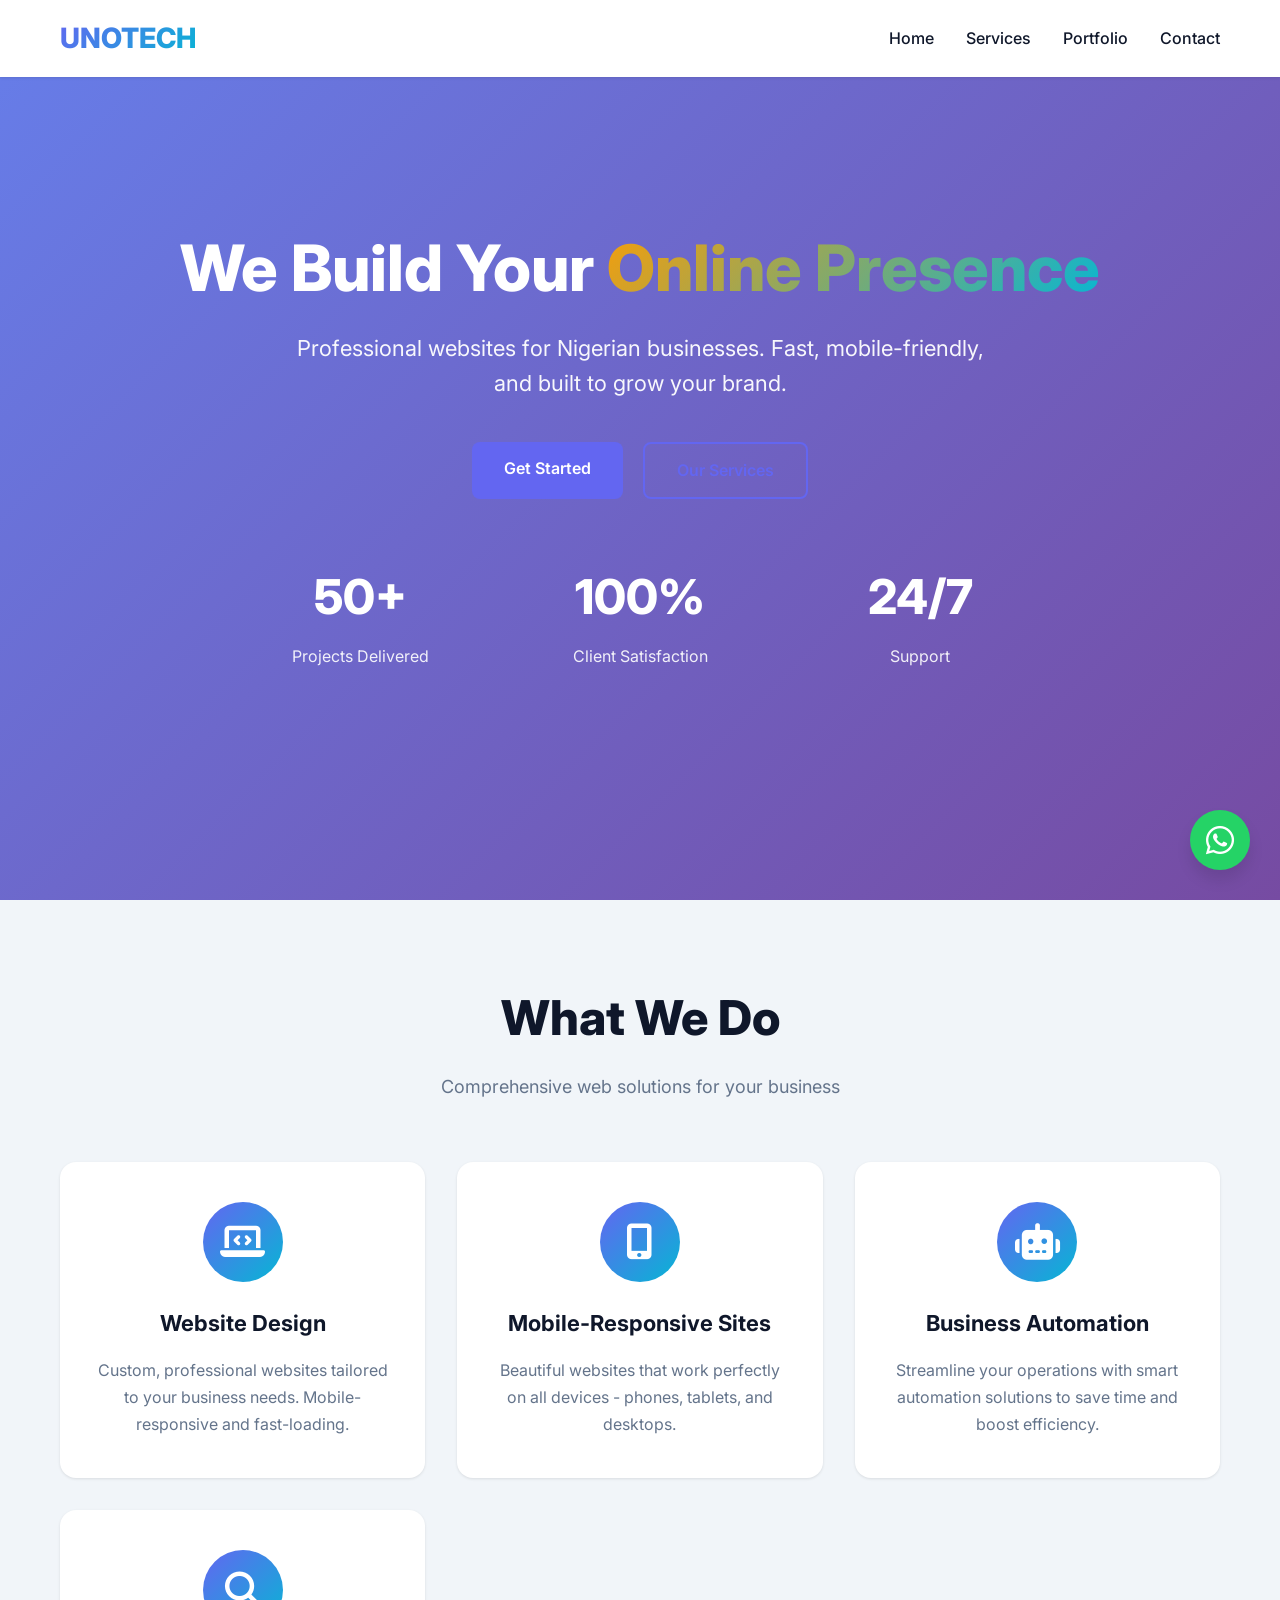
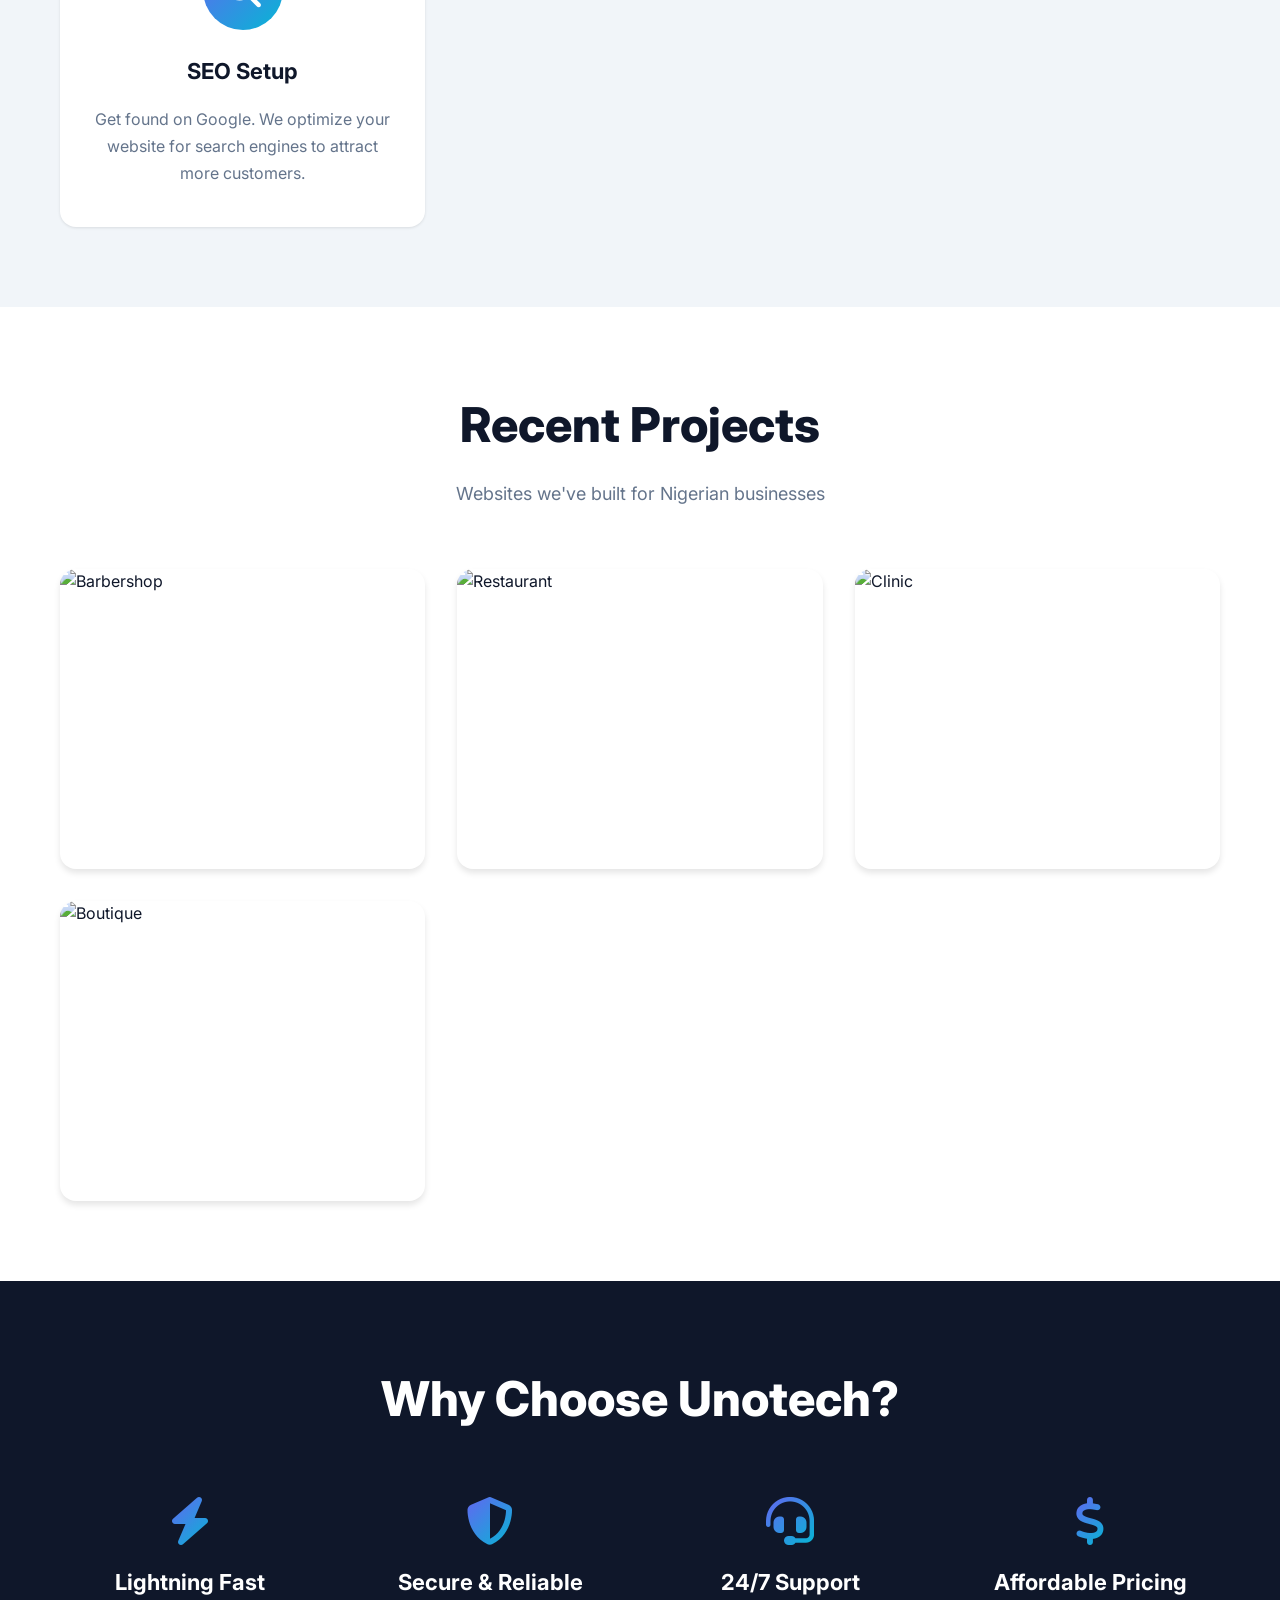
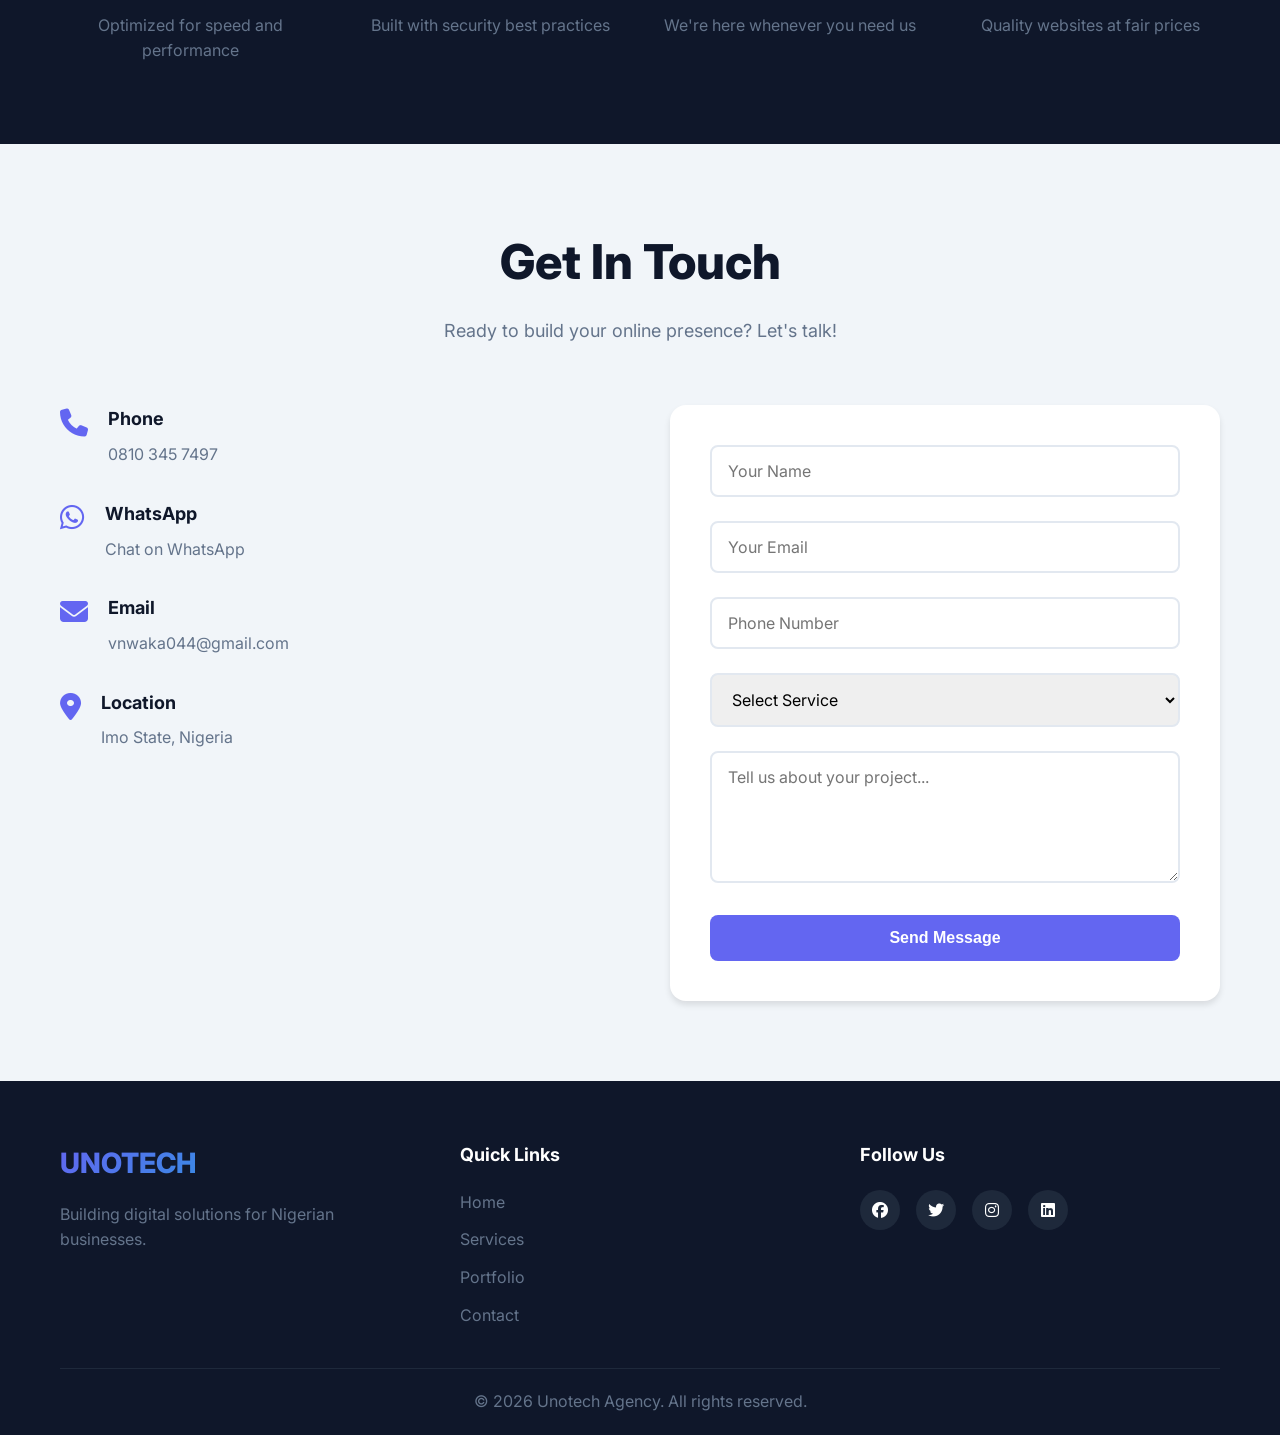
==== index.html @ 89c995ba "Unotech website complete" ====
<!DOCTYPE html>
<html lang="en">
<head>
    <meta charset="UTF-8">
    <meta name="viewport" content="width=device-width, initial-scale=1.0">
    <meta name="description" content="Unotech Agency - Professional websites for Nigerian businesses.">
    <title>Unotech Agency | Professional Websites</title>
    <link href="https://fonts.googleapis.com/css2?family=Inter:wght@400;500;600;700;800&display=swap" rel="stylesheet">
    <link rel="stylesheet" href="https://cdnjs.cloudflare.com/ajax/libs/font-awesome/6.5.1/css/all.min.css">
    <link rel="stylesheet" href="css/style.css">
</head>
<body>
    <nav class="navbar" id="navbar">
        <div class="container nav-container">
            <div class="logo"><h2>UNOTECH</h2></div>
            <ul class="nav-menu" id="navMenu">
                <li><a href="#home" class="nav-link">Home</a></li>
                <li><a href="#services" class="nav-link">Services</a></li>
                <li><a href="#portfolio" class="nav-link">Portfolio</a></li>
                <li><a href="#contact" class="nav-link">Contact</a></li>
            </ul>
            <div class="hamburger" id="hamburger">
                <span></span><span></span><span></span>
            </div>
        </div>
    </nav>
    <section class="hero" id="home">
        <div class="container hero-container">
            <div class="hero-content">
                <h1 class="hero-title">We Build Your <span class="highlight">Online Presence</span></h1>
                <p class="hero-subtitle">Professional websites for Nigerian businesses. Fast, mobile-friendly, and built to grow your brand.</p>
                <div class="hero-buttons">
                    <a href="#contact" class="btn btn-primary">Get Started</a>
                    <a href="#services" class="btn btn-secondary">Our Services</a>
                </div>
            </div>
            <div class="hero-stats">
                <div class="stat-item"><h3>50+</h3><p>Projects Delivered</p></div>
                <div class="stat-item"><h3>100%</h3><p>Client Satisfaction</p></div>
                <div class="stat-item"><h3>24/7</h3><p>Support</p></div>
            </div>
        </div>
    </section>
    <section class="services" id="services">
        <div class="container">
            <div class="section-header">
                <h2 class="section-title">What We Do</h2>
                <p class="section-subtitle">Comprehensive web solutions for your business</p>
            </div>
            <div class="services-grid">
                <div class="service-card">
                    <div class="service-icon"><i class="fas fa-laptop-code"></i></div>
                    <h3>Website Design</h3>
                    <p>Custom, professional websites tailored to your business needs. Mobile-responsive and fast-loading.</p>
                </div>
                <div class="service-card">
                    <div class="service-icon"><i class="fas fa-mobile-alt"></i></div>
                    <h3>Mobile-Responsive Sites</h3>
                    <p>Beautiful websites that work perfectly on all devices - phones, tablets, and desktops.</p>
                </div>
                <div class="service-card">
                    <div class="service-icon"><i class="fas fa-robot"></i></div>
                    <h3>Business Automation</h3>
                    <p>Streamline your operations with smart automation solutions to save time and boost efficiency.</p>
                </div>
                <div class="service-card">
                    <div class="service-icon"><i class="fas fa-search"></i></div>
                    <h3>SEO Setup</h3>
                    <p>Get found on Google. We optimize your website for search engines to attract more customers.</p>
                </div>
            </div>
        </div>
    </section>
    <section class="portfolio" id="portfolio">
        <div class="container">
            <div class="section-header">
                <h2 class="section-title">Recent Projects</h2>
                <p class="section-subtitle">Websites we've built for Nigerian businesses</p>
            </div>
            <div class="portfolio-grid">
                <div class="portfolio-card">
                    <div class="portfolio-image">
                        <img src="https://images.unsplash.com/photo-1585747860715-2ba37e788b70?w=600&h=400&fit=crop" alt="Barbershop">
                        <div class="portfolio-overlay">
                            <h4>Classic Cuts Barbershop</h4>
                            <p>Modern barbershop website with booking system</p>
                        </div>
                    </div>
                </div>
                <div class="portfolio-card">
                    <div class="portfolio-image">
                        <img src="https://images.unsplash.com/photo-1517248135467-4c7edcad34c4?w=600&h=400&fit=crop" alt="Restaurant">
                        <div class="portfolio-overlay">
                            <h4>Mama's Kitchen Restaurant</h4>
                            <p>Elegant restaurant site with online menu</p>
                        </div>
                    </div>
                </div>
                <div class="portfolio-card">
                    <div class="portfolio-image">
                        <img src="https://images.unsplash.com/photo-1576091160399-112ba8d25d1d?w=600&h=400&fit=crop" alt="Clinic">
                        <div class="portfolio-overlay">
                            <h4>HealthCare Plus Clinic</h4>
                            <p>Professional medical center website</p>
                        </div>
                    </div>
                </div>
                <div class="portfolio-card">
                    <div class="portfolio-image">
                        <img src="https://images.unsplash.com/photo-1503676260728-1c00da094a0b?w=600&h=400&fit=crop" alt="Boutique">
                        <div class="portfolio-overlay">
                            <h4>Glamour Fashion Boutique</h4>
                            <p>Stylish e-commerce boutique website</p>
                        </div>
                    </div>
                </div>
            </div>
        </div>
    </section>
    <section class="why-us">
        <div class="container">
            <div class="section-header">
                <h2 class="section-title">Why Choose Unotech?</h2>
            </div>
            <div class="why-grid">
                <div class="why-card">
                    <i class="fas fa-bolt"></i>
                    <h4>Lightning Fast</h4>
                    <p>Optimized for speed and performance</p>
                </div>
                <div class="why-card">
                    <i class="fas fa-shield-alt"></i>
                    <h4>Secure & Reliable</h4>
                    <p>Built with security best practices</p>
                </div>
                <div class="why-card">
                    <i class="fas fa-headset"></i>
                    <h4>24/7 Support</h4>
                    <p>We're here whenever you need us</p>
                </div>
                <div class="why-card">
                    <i class="fas fa-dollar-sign"></i>
                    <h4>Affordable Pricing</h4>
                    <p>Quality websites at fair prices</p>
                </div>
            </div>
        </div>
    </section>
    <section class="contact" id="contact">
        <div class="container">
            <div class="section-header">
                <h2 class="section-title">Get In Touch</h2>
                <p class="section-subtitle">Ready to build your online presence? Let's talk!</p>
            </div>
            <div class="contact-container">
                <div class="contact-info">
                    <div class="contact-item">
                        <i class="fas fa-phone"></i>
                        <div><h4>Phone</h4><a href="tel:+2348103457497">0810 345 7497</a></div>
                    </div>
                    <div class="contact-item">
                        <i class="fab fa-whatsapp"></i>
                        <div><h4>WhatsApp</h4><a href="https://wa.me/2348103457497?text=Hi%20Unotech" target="_blank">Chat on WhatsApp</a></div>
                    </div>
                    <div class="contact-item">
                        <i class="fas fa-envelope"></i>
                        <div><h4>Email</h4><a href="mailto:vnwaka044@gmail.com">vnwaka044@gmail.com</a></div>
                    </div>
                    <div class="contact-item">
                        <i class="fas fa-map-marker-alt"></i>
                        <div><h4>Location</h4><p>Imo State, Nigeria</p></div>
                    </div>
                </div>
                <form class="contact-form" name="contact" method="POST" data-netlify="true">
                    <input type="hidden" name="form-name" value="contact">
                    <div class="form-group"><input type="text" name="name" placeholder="Your Name" required></div>
                    <div class="form-group"><input type="email" name="email" placeholder="Your Email" required></div>
                    <div class="form-group"><input type="tel" name="phone" placeholder="Phone Number"></div>
                    <div class="form-group">
                        <select name="service" required>
                            <option value="">Select Service</option>
                            <option value="website-design">Website Design</option>
                            <option value="mobile-responsive">Mobile-Responsive Site</option>
                            <option value="automation">Business Automation</option>
                            <option value="seo">SEO Setup</option>
                            <option value="other">Other</option>
                        </select>
                    </div>
                    <div class="form-group"><textarea name="message" rows="5" placeholder="Tell us about your project..." required></textarea></div>
                    <button type="submit" class="btn btn-primary btn-block">Send Message</button>
                </form>
            </div>
        </div>
    </section>
    <footer class="footer">
        <div class="container">
            <div class="footer-content">
                <div class="footer-brand">
                    <h3>UNOTECH</h3>
                    <p>Building digital solutions for Nigerian businesses.</p>
                </div>
                <div class="footer-links">
                    <h4>Quick Links</h4>
                    <ul>
                        <li><a href="#home">Home</a></li>
                        <li><a href="#services">Services</a></li>
                        <li><a href="#portfolio">Portfolio</a></li>
                        <li><a href="#contact">Contact</a></li>
                    </ul>
                </div>
                <div class="footer-social">
                    <h4>Follow Us</h4>
                    <div class="social-icons">
                        <a href="#"><i class="fab fa-facebook"></i></a>
                        <a href="#"><i class="fab fa-twitter"></i></a>
                        <a href="#"><i class="fab fa-instagram"></i></a>
                        <a href="#"><i class="fab fa-linkedin"></i></a>
                    </div>
                </div>
            </div>
            <div class="footer-bottom">
                <p>&copy; 2026 Unotech Agency. All rights reserved.</p>
            </div>
        </div>
    </footer>
    <a href="https://wa.me/2348103457497?text=Hi%20Unotech" class="whatsapp-float" target="_blank">
        <i class="fab fa-whatsapp"></i>
    </a>
    <script src="js/script.js"></script>
</body>
</html>
---- css/style.css ----
*{margin:0;padding:0;box-sizing:border-box}:root{--primary:#6366f1;--primary-dark:#4f46e5;--secondary:#06b6d4;--dark:#0f172a;--dark-light:#1e293b;--gray:#64748b;--gray-light:#f1f5f9;--white:#fff;--accent:#f59e0b;--font-primary:'Inter',-apple-system,BlinkMacSystemFont,'Segoe UI',sans-serif}html{scroll-behavior:smooth;font-size:16px}body{font-family:var(--font-primary);line-height:1.6;color:var(--dark);background:var(--white);overflow-x:hidden}.container{max-width:1200px;margin:0 auto;padding:0 20px}img{max-width:100%;height:auto;display:block}a{text-decoration:none;color:inherit;transition:all .3s ease}ul{list-style:none}section{padding:80px 20px}.btn{display:inline-block;padding:14px 32px;border-radius:8px;font-weight:600;font-size:16px;cursor:pointer;transition:all .3s ease;border:none;text-align:center}.btn-primary{background:var(--primary);color:var(--white)}.btn-primary:hover{background:var(--primary-dark);transform:translateY(-2px);box-shadow:0 10px 15px rgba(0,0,0,.1)}.btn-secondary{background:0 0;color:var(--primary);border:2px solid var(--primary)}.btn-secondary:hover{background:var(--primary);color:var(--white)}.btn-block{width:100%}.navbar{position:fixed;top:0;left:0;width:100%;background:var(--white);box-shadow:0 1px 3px rgba(0,0,0,.1);z-index:1000;transition:all .3s ease}.navbar.scrolled{box-shadow:0 4px 6px rgba(0,0,0,.1)}.nav-container{display:flex;justify-content:space-between;align-items:center;padding:16px 20px}.logo h2{font-size:28px;font-weight:800;background:linear-gradient(135deg,var(--primary),var(--secondary));-webkit-background-clip:text;-webkit-text-fill-color:transparent;background-clip:text}.nav-menu{display:flex;gap:32px;align-items:center}.nav-link{font-weight:500;color:var(--dark);position:relative}.nav-link::after{content:'';position:absolute;bottom:-4px;left:0;width:0;height:2px;background:var(--primary);transition:all .3s ease}.nav-link:hover::after{width:100%}.hamburger{display:none;flex-direction:column;gap:6px;cursor:pointer}.hamburger span{width:28px;height:3px;background:var(--dark);border-radius:3px;transition:all .3s ease}.hamburger.active span:nth-child(1){transform:rotate(45deg) translate(8px,8px)}.hamburger.active span:nth-child(2){opacity:0}.hamburger.active span:nth-child(3){transform:rotate(-45deg) translate(8px,-8px)}.hero{min-height:100vh;display:flex;align-items:center;background:linear-gradient(135deg,#667eea 0%,#764ba2 100%);color:var(--white);padding-top:80px}.hero-container{text-align:center}.hero-title{font-size:clamp(36px,6vw,64px);font-weight:800;line-height:1.2;margin-bottom:24px}.highlight{background:linear-gradient(135deg,var(--accent),var(--secondary));-webkit-background-clip:text;-webkit-text-fill-color:transparent;background-clip:text}.hero-subtitle{font-size:clamp(18px,3vw,22px);margin-bottom:40px;opacity:.95;max-width:700px;margin-left:auto;margin-right:auto}.hero-buttons{display:flex;gap:20px;justify-content:center;flex-wrap:wrap;margin-bottom:60px}.hero-stats{display:grid;grid-template-columns:repeat(auto-fit,minmax(150px,1fr));gap:40px;max-width:800px;margin:0 auto}.stat-item h3{font-size:48px;font-weight:800;margin-bottom:8px}.stat-item p{font-size:16px;opacity:.9}.section-header{text-align:center;margin-bottom:60px}.section-title{font-size:clamp(32px,5vw,48px);font-weight:800;margin-bottom:16px;color:var(--dark)}.section-subtitle{font-size:18px;color:var(--gray);max-width:600px;margin:0 auto}.services{background:var(--gray-light)}.services-grid{display:grid;grid-template-columns:repeat(auto-fit,minmax(280px,1fr));gap:32px}.service-card{background:var(--white);padding:40px 32px;border-radius:16px;box-shadow:0 1px 3px rgba(0,0,0,.1);transition:all .3s ease;text-align:center}.service-card:hover{transform:translateY(-8px);box-shadow:0 10px 15px rgba(0,0,0,.1)}.service-icon{width:80px;height:80px;background:linear-gradient(135deg,var(--primary),var(--secondary));border-radius:50%;display:flex;align-items:center;justify-content:center;margin:0 auto 24px}.service-icon i{font-size:36px;color:var(--white)}.service-card h3{font-size:22px;font-weight:700;margin-bottom:16px;color:var(--dark)}.service-card p{color:var(--gray);line-height:1.7}.portfolio-grid{display:grid;grid-template-columns:repeat(auto-fit,minmax(300px,1fr));gap:32px}.portfolio-card{border-radius:16px;overflow:hidden;box-shadow:0 4px 6px rgba(0,0,0,.1);transition:all .3s ease}.portfolio-card:hover{transform:translateY(-8px);box-shadow:0 10px 15px rgba(0,0,0,.1)}.portfolio-image{position:relative;overflow:hidden;height:300px}.portfolio-image img{width:100%;height:100%;object-fit:cover;transition:all .3s ease}.portfolio-card:hover .portfolio-image img{transform:scale(1.1)}.portfolio-overlay{position:absolute;bottom:0;left:0;right:0;background:linear-gradient(to top,rgba(0,0,0,.9),transparent);padding:24px;color:var(--white);transform:translateY(100%);transition:all .3s ease}.portfolio-card:hover .portfolio-overlay{transform:translateY(0)}.portfolio-overlay h4{font-size:20px;margin-bottom:8px}.portfolio-overlay p{font-size:14px;opacity:.9}.why-us{background:var(--dark);color:var(--white)}.why-us .section-title{color:var(--white)}.why-grid{display:grid;grid-template-columns:repeat(auto-fit,minmax(250px,1fr));gap:40px}.why-card{text-align:center}.why-card i{font-size:48px;background:linear-gradient(135deg,var(--primary),var(--secondary));-webkit-background-clip:text;-webkit-text-fill-color:transparent;background-clip:text;margin-bottom:20px}.why-card h4{font-size:22px;margin-bottom:12px}.why-card p{color:var(--gray)}.contact{background:var(--gray-light)}.contact-container{display:grid;grid-template-columns:repeat(auto-fit,minmax(300px,1fr));gap:60px}.contact-info{display:flex;flex-direction:column;gap:32px}.contact-item{display:flex;gap:20px;align-items:flex-start}.contact-item i{font-size:28px;color:var(--primary);margin-top:4px}.contact-item h4{font-size:18px;margin-bottom:8px;color:var(--dark)}.contact-item a{color:var(--gray)}.contact-item a:hover{color:var(--primary)}.contact-item p{color:var(--gray)}.contact-form{background:var(--white);padding:40px;border-radius:16px;box-shadow:0 4px 6px rgba(0,0,0,.1)}.form-group{margin-bottom:24px}.form-group input,.form-group select,.form-group textarea{width:100%;padding:14px 16px;border:2px solid #e2e8f0;border-radius:8px;font-family:var(--font-primary);font-size:16px;transition:all .3s ease}.form-group input:focus,.form-group select:focus,.form-group textarea:focus{outline:0;border-color:var(--primary)}.form-group textarea{resize:vertical;min-height:120px}.footer{background:var(--dark);color:var(--white);padding:60px 20px 20px}.footer-content{display:grid;grid-template-columns:repeat(auto-fit,minmax(250px,1fr));gap:40px;margin-bottom:40px}.footer-brand h3{font-size:28px;font-weight:800;margin-bottom:16px;background:linear-gradient(135deg,var(--primary),var(--secondary));-webkit-background-clip:text;-webkit-text-fill-color:transparent;background-clip:text}.footer-brand p{color:var(--gray)}.footer-links h4,.footer-social h4{margin-bottom:20px;font-size:18px}.footer-links ul{display:flex;flex-direction:column;gap:12px}.footer-links a{color:var(--gray)}.footer-links a:hover{color:var(--primary)}.social-icons{display:flex;gap:16px}.social-icons a{width:40px;height:40px;background:var(--dark-light);border-radius:50%;display:flex;align-items:center;justify-content:center;color:var(--white);transition:all .3s ease}.social-icons a:hover{background:var(--primary);transform:translateY(-4px)}.footer-bottom{text-align:center;padding-top:20px;border-top:1px solid var(--dark-light);color:var(--gray)}.whatsapp-float{position:fixed;bottom:30px;right:30px;width:60px;height:60px;background:#25d366;color:var(--white);border-radius:50%;display:flex;align-items:center;justify-content:center;font-size:32px;box-shadow:0 10px 15px rgba(0,0,0,.1);z-index:999;transition:all .3s ease;animation:pulse 2s infinite}.whatsapp-float:hover{transform:scale(1.1);box-shadow:0 8px 20px rgba(37,211,102,.4)}@keyframes pulse{0%,100%{box-shadow:0 0 0 0 rgba(37,211,102,.7)}50%{box-shadow:0 0 0 20px rgba(37,211,102,0)}}@media (max-width:768px){.hamburger{display:flex}.nav-menu{position:fixed;top:70px;right:-100%;width:100%;max-width:300px;height:calc(100vh - 70px);background:var(--white);flex-direction:column;padding:40px 20px;box-shadow:0 10px 15px rgba(0,0,0,.1);transition:all .3s ease;align-items:flex-start}.nav-menu.active{right:0}.hero-buttons{flex-direction:column;align-items:stretch}.contact-container{grid-template-columns:1fr}.contact-form{padding:24px}.whatsapp-float{width:50px;height:50px;font-size:26px;bottom:20px;right:20px}}@media (max-width:480px){section{padding:60px 20px}.hero-stats{grid-template-columns:1fr;gap:24px}.portfolio-grid,.services-grid{grid-template-columns:1fr}}
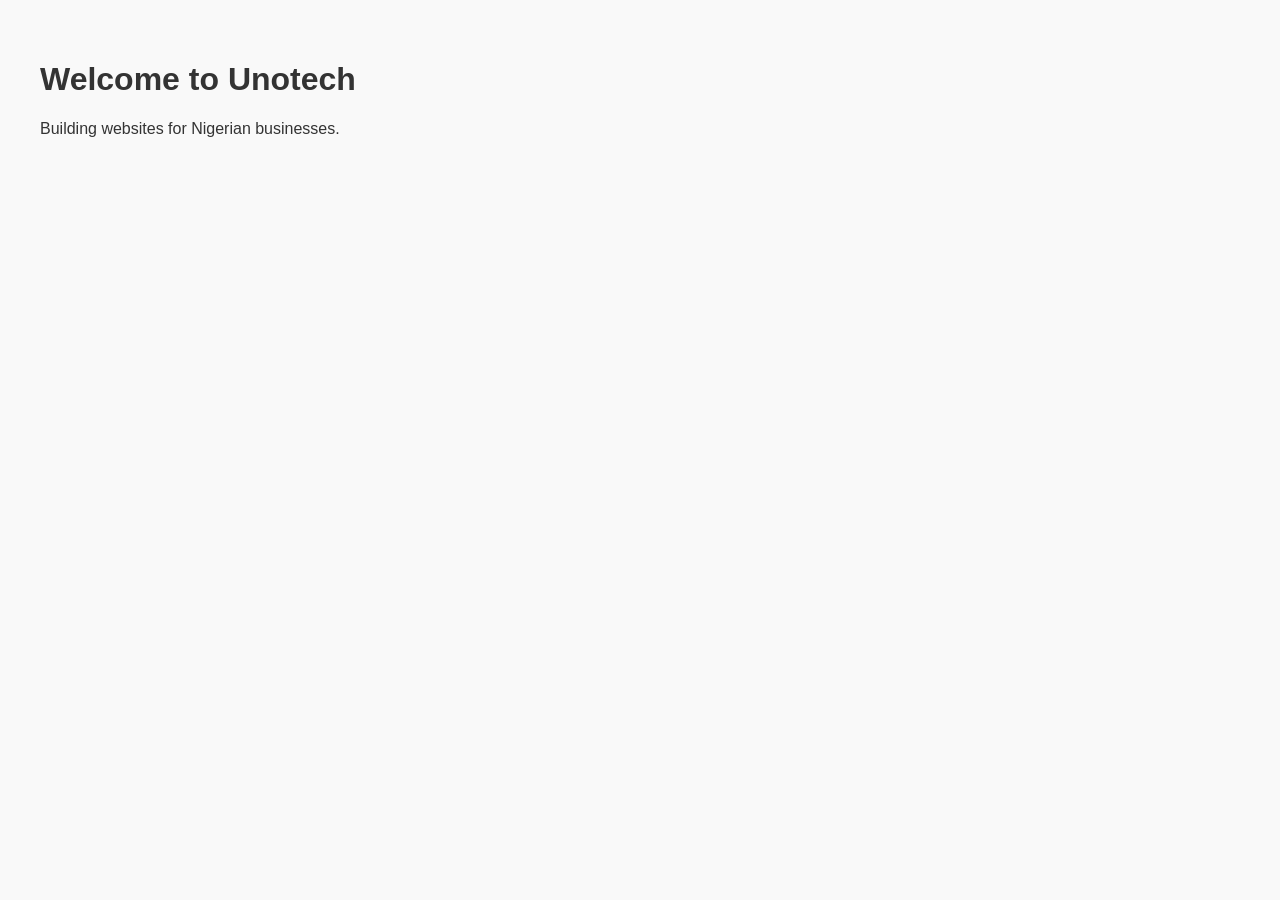
==== commit 8722e0e1: "feat: add real index.html, css, and js" ====
--- a/index.html
+++ b/index.html
@@ -1,231 +1,14 @@
 <!DOCTYPE html>
 <html lang="en">
 <head>
-    <meta charset="UTF-8">
-    <meta name="viewport" content="width=device-width, initial-scale=1.0">
-    <meta name="description" content="Unotech Agency - Professional websites for Nigerian businesses.">
-    <title>Unotech Agency | Professional Websites</title>
-    <link href="https://fonts.googleapis.com/css2?family=Inter:wght@400;500;600;700;800&display=swap" rel="stylesheet">
-    <link rel="stylesheet" href="https://cdnjs.cloudflare.com/ajax/libs/font-awesome/6.5.1/css/all.min.css">
-    <link rel="stylesheet" href="css/style.css">
+  <meta charset="UTF-8" />
+  <meta name="viewport" content="width=device-width, initial-scale=1.0"/>
+  <title>Unotech Nigeria</title>
+  <link rel="stylesheet" href="css/style.css" />
 </head>
 <body>
-    <nav class="navbar" id="navbar">
-        <div class="container nav-container">
-            <div class="logo"><h2>UNOTECH</h2></div>
-            <ul class="nav-menu" id="navMenu">
-                <li><a href="#home" class="nav-link">Home</a></li>
-                <li><a href="#services" class="nav-link">Services</a></li>
-                <li><a href="#portfolio" class="nav-link">Portfolio</a></li>
-                <li><a href="#contact" class="nav-link">Contact</a></li>
-            </ul>
-            <div class="hamburger" id="hamburger">
-                <span></span><span></span><span></span>
-            </div>
-        </div>
-    </nav>
-    <section class="hero" id="home">
-        <div class="container hero-container">
-            <div class="hero-content">
-                <h1 class="hero-title">We Build Your <span class="highlight">Online Presence</span></h1>
-                <p class="hero-subtitle">Professional websites for Nigerian businesses. Fast, mobile-friendly, and built to grow your brand.</p>
-                <div class="hero-buttons">
-                    <a href="#contact" class="btn btn-primary">Get Started</a>
-                    <a href="#services" class="btn btn-secondary">Our Services</a>
-                </div>
-            </div>
-            <div class="hero-stats">
-                <div class="stat-item"><h3>50+</h3><p>Projects Delivered</p></div>
-                <div class="stat-item"><h3>100%</h3><p>Client Satisfaction</p></div>
-                <div class="stat-item"><h3>24/7</h3><p>Support</p></div>
-            </div>
-        </div>
-    </section>
-    <section class="services" id="services">
-        <div class="container">
-            <div class="section-header">
-                <h2 class="section-title">What We Do</h2>
-                <p class="section-subtitle">Comprehensive web solutions for your business</p>
-            </div>
-            <div class="services-grid">
-                <div class="service-card">
-                    <div class="service-icon"><i class="fas fa-laptop-code"></i></div>
-                    <h3>Website Design</h3>
-                    <p>Custom, professional websites tailored to your business needs. Mobile-responsive and fast-loading.</p>
-                </div>
-                <div class="service-card">
-                    <div class="service-icon"><i class="fas fa-mobile-alt"></i></div>
-                    <h3>Mobile-Responsive Sites</h3>
-                    <p>Beautiful websites that work perfectly on all devices - phones, tablets, and desktops.</p>
-                </div>
-                <div class="service-card">
-                    <div class="service-icon"><i class="fas fa-robot"></i></div>
-                    <h3>Business Automation</h3>
-                    <p>Streamline your operations with smart automation solutions to save time and boost efficiency.</p>
-                </div>
-                <div class="service-card">
-                    <div class="service-icon"><i class="fas fa-search"></i></div>
-                    <h3>SEO Setup</h3>
-                    <p>Get found on Google. We optimize your website for search engines to attract more customers.</p>
-                </div>
-            </div>
-        </div>
-    </section>
-    <section class="portfolio" id="portfolio">
-        <div class="container">
-            <div class="section-header">
-                <h2 class="section-title">Recent Projects</h2>
-                <p class="section-subtitle">Websites we've built for Nigerian businesses</p>
-            </div>
-            <div class="portfolio-grid">
-                <div class="portfolio-card">
-                    <div class="portfolio-image">
-                        <img src="https://images.unsplash.com/photo-1585747860715-2ba37e788b70?w=600&h=400&fit=crop" alt="Barbershop">
-                        <div class="portfolio-overlay">
-                            <h4>Classic Cuts Barbershop</h4>
-                            <p>Modern barbershop website with booking system</p>
-                        </div>
-                    </div>
-                </div>
-                <div class="portfolio-card">
-                    <div class="portfolio-image">
-                        <img src="https://images.unsplash.com/photo-1517248135467-4c7edcad34c4?w=600&h=400&fit=crop" alt="Restaurant">
-                        <div class="portfolio-overlay">
-                            <h4>Mama's Kitchen Restaurant</h4>
-                            <p>Elegant restaurant site with online menu</p>
-                        </div>
-                    </div>
-                </div>
-                <div class="portfolio-card">
-                    <div class="portfolio-image">
-                        <img src="https://images.unsplash.com/photo-1576091160399-112ba8d25d1d?w=600&h=400&fit=crop" alt="Clinic">
-                        <div class="portfolio-overlay">
-                            <h4>HealthCare Plus Clinic</h4>
-                            <p>Professional medical center website</p>
-                        </div>
-                    </div>
-                </div>
-                <div class="portfolio-card">
-                    <div class="portfolio-image">
-                        <img src="https://images.unsplash.com/photo-1503676260728-1c00da094a0b?w=600&h=400&fit=crop" alt="Boutique">
-                        <div class="portfolio-overlay">
-                            <h4>Glamour Fashion Boutique</h4>
-                            <p>Stylish e-commerce boutique website</p>
-                        </div>
-                    </div>
-                </div>
-            </div>
-        </div>
-    </section>
-    <section class="why-us">
-        <div class="container">
-            <div class="section-header">
-                <h2 class="section-title">Why Choose Unotech?</h2>
-            </div>
-            <div class="why-grid">
-                <div class="why-card">
-                    <i class="fas fa-bolt"></i>
-                    <h4>Lightning Fast</h4>
-                    <p>Optimized for speed and performance</p>
-                </div>
-                <div class="why-card">
-                    <i class="fas fa-shield-alt"></i>
-                    <h4>Secure & Reliable</h4>
-                    <p>Built with security best practices</p>
-                </div>
-                <div class="why-card">
-                    <i class="fas fa-headset"></i>
-                    <h4>24/7 Support</h4>
-                    <p>We're here whenever you need us</p>
-                </div>
-                <div class="why-card">
-                    <i class="fas fa-dollar-sign"></i>
-                    <h4>Affordable Pricing</h4>
-                    <p>Quality websites at fair prices</p>
-                </div>
-            </div>
-        </div>
-    </section>
-    <section class="contact" id="contact">
-        <div class="container">
-            <div class="section-header">
-                <h2 class="section-title">Get In Touch</h2>
-                <p class="section-subtitle">Ready to build your online presence? Let's talk!</p>
-            </div>
-            <div class="contact-container">
-                <div class="contact-info">
-                    <div class="contact-item">
-                        <i class="fas fa-phone"></i>
-                        <div><h4>Phone</h4><a href="tel:+2348103457497">0810 345 7497</a></div>
-                    </div>
-                    <div class="contact-item">
-                        <i class="fab fa-whatsapp"></i>
-                        <div><h4>WhatsApp</h4><a href="https://wa.me/2348103457497?text=Hi%20Unotech" target="_blank">Chat on WhatsApp</a></div>
-                    </div>
-                    <div class="contact-item">
-                        <i class="fas fa-envelope"></i>
-                        <div><h4>Email</h4><a href="mailto:vnwaka044@gmail.com">vnwaka044@gmail.com</a></div>
-                    </div>
-                    <div class="contact-item">
-                        <i class="fas fa-map-marker-alt"></i>
-                        <div><h4>Location</h4><p>Imo State, Nigeria</p></div>
-                    </div>
-                </div>
-                <form class="contact-form" name="contact" method="POST" data-netlify="true">
-                    <input type="hidden" name="form-name" value="contact">
-                    <div class="form-group"><input type="text" name="name" placeholder="Your Name" required></div>
-                    <div class="form-group"><input type="email" name="email" placeholder="Your Email" required></div>
-                    <div class="form-group"><input type="tel" name="phone" placeholder="Phone Number"></div>
-                    <div class="form-group">
-                        <select name="service" required>
-                            <option value="">Select Service</option>
-                            <option value="website-design">Website Design</option>
-                            <option value="mobile-responsive">Mobile-Responsive Site</option>
-                            <option value="automation">Business Automation</option>
-                            <option value="seo">SEO Setup</option>
-                            <option value="other">Other</option>
-                        </select>
-                    </div>
-                    <div class="form-group"><textarea name="message" rows="5" placeholder="Tell us about your project..." required></textarea></div>
-                    <button type="submit" class="btn btn-primary btn-block">Send Message</button>
-                </form>
-            </div>
-        </div>
-    </section>
-    <footer class="footer">
-        <div class="container">
-            <div class="footer-content">
-                <div class="footer-brand">
-                    <h3>UNOTECH</h3>
-                    <p>Building digital solutions for Nigerian businesses.</p>
-                </div>
-                <div class="footer-links">
-                    <h4>Quick Links</h4>
-                    <ul>
-                        <li><a href="#home">Home</a></li>
-                        <li><a href="#services">Services</a></li>
-                        <li><a href="#portfolio">Portfolio</a></li>
-                        <li><a href="#contact">Contact</a></li>
-                    </ul>
-                </div>
-                <div class="footer-social">
-                    <h4>Follow Us</h4>
-                    <div class="social-icons">
-                        <a href="#"><i class="fab fa-facebook"></i></a>
-                        <a href="#"><i class="fab fa-twitter"></i></a>
-                        <a href="#"><i class="fab fa-instagram"></i></a>
-                        <a href="#"><i class="fab fa-linkedin"></i></a>
-                    </div>
-                </div>
-            </div>
-            <div class="footer-bottom">
-                <p>&copy; 2026 Unotech Agency. All rights reserved.</p>
-            </div>
-        </div>
-    </footer>
-    <a href="https://wa.me/2348103457497?text=Hi%20Unotech" class="whatsapp-float" target="_blank">
-        <i class="fab fa-whatsapp"></i>
-    </a>
-    <script src="js/script.js"></script>
+  <h1>Welcome to Unotech</h1>
+  <p>Building websites for Nigerian businesses.</p>
+  <script src="js/script.js"></script>
 </body>
 </html>
--- a/css/style.css
+++ b/css/style.css
@@ -1 +1 @@
-*{margin:0;padding:0;box-sizing:border-box}:root{--primary:#6366f1;--primary-dark:#4f46e5;--secondary:#06b6d4;--dark:#0f172a;--dark-light:#1e293b;--gray:#64748b;--gray-light:#f1f5f9;--white:#fff;--accent:#f59e0b;--font-primary:'Inter',-apple-system,BlinkMacSystemFont,'Segoe UI',sans-serif}html{scroll-behavior:smooth;font-size:16px}body{font-family:var(--font-primary);line-height:1.6;color:var(--dark);background:var(--white);overflow-x:hidden}.container{max-width:1200px;margin:0 auto;padding:0 20px}img{max-width:100%;height:auto;display:block}a{text-decoration:none;color:inherit;transition:all .3s ease}ul{list-style:none}section{padding:80px 20px}.btn{display:inline-block;padding:14px 32px;border-radius:8px;font-weight:600;font-size:16px;cursor:pointer;transition:all .3s ease;border:none;text-align:center}.btn-primary{background:var(--primary);color:var(--white)}.btn-primary:hover{background:var(--primary-dark);transform:translateY(-2px);box-shadow:0 10px 15px rgba(0,0,0,.1)}.btn-secondary{background:0 0;color:var(--primary);border:2px solid var(--primary)}.btn-secondary:hover{background:var(--primary);color:var(--white)}.btn-block{width:100%}.navbar{position:fixed;top:0;left:0;width:100%;background:var(--white);box-shadow:0 1px 3px rgba(0,0,0,.1);z-index:1000;transition:all .3s ease}.navbar.scrolled{box-shadow:0 4px 6px rgba(0,0,0,.1)}.nav-container{display:flex;justify-content:space-between;align-items:center;padding:16px 20px}.logo h2{font-size:28px;font-weight:800;background:linear-gradient(135deg,var(--primary),var(--secondary));-webkit-background-clip:text;-webkit-text-fill-color:transparent;background-clip:text}.nav-menu{display:flex;gap:32px;align-items:center}.nav-link{font-weight:500;color:var(--dark);position:relative}.nav-link::after{content:'';position:absolute;bottom:-4px;left:0;width:0;height:2px;background:var(--primary);transition:all .3s ease}.nav-link:hover::after{width:100%}.hamburger{display:none;flex-direction:column;gap:6px;cursor:pointer}.hamburger span{width:28px;height:3px;background:var(--dark);border-radius:3px;transition:all .3s ease}.hamburger.active span:nth-child(1){transform:rotate(45deg) translate(8px,8px)}.hamburger.active span:nth-child(2){opacity:0}.hamburger.active span:nth-child(3){transform:rotate(-45deg) translate(8px,-8px)}.hero{min-height:100vh;display:flex;align-items:center;background:linear-gradient(135deg,#667eea 0%,#764ba2 100%);color:var(--white);padding-top:80px}.hero-container{text-align:center}.hero-title{font-size:clamp(36px,6vw,64px);font-weight:800;line-height:1.2;margin-bottom:24px}.highlight{background:linear-gradient(135deg,var(--accent),var(--secondary));-webkit-background-clip:text;-webkit-text-fill-color:transparent;background-clip:text}.hero-subtitle{font-size:clamp(18px,3vw,22px);margin-bottom:40px;opacity:.95;max-width:700px;margin-left:auto;margin-right:auto}.hero-buttons{display:flex;gap:20px;justify-content:center;flex-wrap:wrap;margin-bottom:60px}.hero-stats{display:grid;grid-template-columns:repeat(auto-fit,minmax(150px,1fr));gap:40px;max-width:800px;margin:0 auto}.stat-item h3{font-size:48px;font-weight:800;margin-bottom:8px}.stat-item p{font-size:16px;opacity:.9}.section-header{text-align:center;margin-bottom:60px}.section-title{font-size:clamp(32px,5vw,48px);font-weight:800;margin-bottom:16px;color:var(--dark)}.section-subtitle{font-size:18px;color:var(--gray);max-width:600px;margin:0 auto}.services{background:var(--gray-light)}.services-grid{display:grid;grid-template-columns:repeat(auto-fit,minmax(280px,1fr));gap:32px}.service-card{background:var(--white);padding:40px 32px;border-radius:16px;box-shadow:0 1px 3px rgba(0,0,0,.1);transition:all .3s ease;text-align:center}.service-card:hover{transform:translateY(-8px);box-shadow:0 10px 15px rgba(0,0,0,.1)}.service-icon{width:80px;height:80px;background:linear-gradient(135deg,var(--primary),var(--secondary));border-radius:50%;display:flex;align-items:center;justify-content:center;margin:0 auto 24px}.service-icon i{font-size:36px;color:var(--white)}.service-card h3{font-size:22px;font-weight:700;margin-bottom:16px;color:var(--dark)}.service-card p{color:var(--gray);line-height:1.7}.portfolio-grid{display:grid;grid-template-columns:repeat(auto-fit,minmax(300px,1fr));gap:32px}.portfolio-card{border-radius:16px;overflow:hidden;box-shadow:0 4px 6px rgba(0,0,0,.1);transition:all .3s ease}.portfolio-card:hover{transform:translateY(-8px);box-shadow:0 10px 15px rgba(0,0,0,.1)}.portfolio-image{position:relative;overflow:hidden;height:300px}.portfolio-image img{width:100%;height:100%;object-fit:cover;transition:all .3s ease}.portfolio-card:hover .portfolio-image img{transform:scale(1.1)}.portfolio-overlay{position:absolute;bottom:0;left:0;right:0;background:linear-gradient(to top,rgba(0,0,0,.9),transparent);padding:24px;color:var(--white);transform:translateY(100%);transition:all .3s ease}.portfolio-card:hover .portfolio-overlay{transform:translateY(0)}.portfolio-overlay h4{font-size:20px;margin-bottom:8px}.portfolio-overlay p{font-size:14px;opacity:.9}.why-us{background:var(--dark);color:var(--white)}.why-us .section-title{color:var(--white)}.why-grid{display:grid;grid-template-columns:repeat(auto-fit,minmax(250px,1fr));gap:40px}.why-card{text-align:center}.why-card i{font-size:48px;background:linear-gradient(135deg,var(--primary),var(--secondary));-webkit-background-clip:text;-webkit-text-fill-color:transparent;background-clip:text;margin-bottom:20px}.why-card h4{font-size:22px;margin-bottom:12px}.why-card p{color:var(--gray)}.contact{background:var(--gray-light)}.contact-container{display:grid;grid-template-columns:repeat(auto-fit,minmax(300px,1fr));gap:60px}.contact-info{display:flex;flex-direction:column;gap:32px}.contact-item{display:flex;gap:20px;align-items:flex-start}.contact-item i{font-size:28px;color:var(--primary);margin-top:4px}.contact-item h4{font-size:18px;margin-bottom:8px;color:var(--dark)}.contact-item a{color:var(--gray)}.contact-item a:hover{color:var(--primary)}.contact-item p{color:var(--gray)}.contact-form{background:var(--white);padding:40px;border-radius:16px;box-shadow:0 4px 6px rgba(0,0,0,.1)}.form-group{margin-bottom:24px}.form-group input,.form-group select,.form-group textarea{width:100%;padding:14px 16px;border:2px solid #e2e8f0;border-radius:8px;font-family:var(--font-primary);font-size:16px;transition:all .3s ease}.form-group input:focus,.form-group select:focus,.form-group textarea:focus{outline:0;border-color:var(--primary)}.form-group textarea{resize:vertical;min-height:120px}.footer{background:var(--dark);color:var(--white);padding:60px 20px 20px}.footer-content{display:grid;grid-template-columns:repeat(auto-fit,minmax(250px,1fr));gap:40px;margin-bottom:40px}.footer-brand h3{font-size:28px;font-weight:800;margin-bottom:16px;background:linear-gradient(135deg,var(--primary),var(--secondary));-webkit-background-clip:text;-webkit-text-fill-color:transparent;background-clip:text}.footer-brand p{color:var(--gray)}.footer-links h4,.footer-social h4{margin-bottom:20px;font-size:18px}.footer-links ul{display:flex;flex-direction:column;gap:12px}.footer-links a{color:var(--gray)}.footer-links a:hover{color:var(--primary)}.social-icons{display:flex;gap:16px}.social-icons a{width:40px;height:40px;background:var(--dark-light);border-radius:50%;display:flex;align-items:center;justify-content:center;color:var(--white);transition:all .3s ease}.social-icons a:hover{background:var(--primary);transform:translateY(-4px)}.footer-bottom{text-align:center;padding-top:20px;border-top:1px solid var(--dark-light);color:var(--gray)}.whatsapp-float{position:fixed;bottom:30px;right:30px;width:60px;height:60px;background:#25d366;color:var(--white);border-radius:50%;display:flex;align-items:center;justify-content:center;font-size:32px;box-shadow:0 10px 15px rgba(0,0,0,.1);z-index:999;transition:all .3s ease;animation:pulse 2s infinite}.whatsapp-float:hover{transform:scale(1.1);box-shadow:0 8px 20px rgba(37,211,102,.4)}@keyframes pulse{0%,100%{box-shadow:0 0 0 0 rgba(37,211,102,.7)}50%{box-shadow:0 0 0 20px rgba(37,211,102,0)}}@media (max-width:768px){.hamburger{display:flex}.nav-menu{position:fixed;top:70px;right:-100%;width:100%;max-width:300px;height:calc(100vh - 70px);background:var(--white);flex-direction:column;padding:40px 20px;box-shadow:0 10px 15px rgba(0,0,0,.1);transition:all .3s ease;align-items:flex-start}.nav-menu.active{right:0}.hero-buttons{flex-direction:column;align-items:stretch}.contact-container{grid-template-columns:1fr}.contact-form{padding:24px}.whatsapp-float{width:50px;height:50px;font-size:26px;bottom:20px;right:20px}}@media (max-width:480px){section{padding:60px 20px}.hero-stats{grid-template-columns:1fr;gap:24px}.portfolio-grid,.services-grid{grid-template-columns:1fr}}
+body { font-family: Arial, sans-serif; background: #f9f9f9; color: #333; padding: 2rem; }
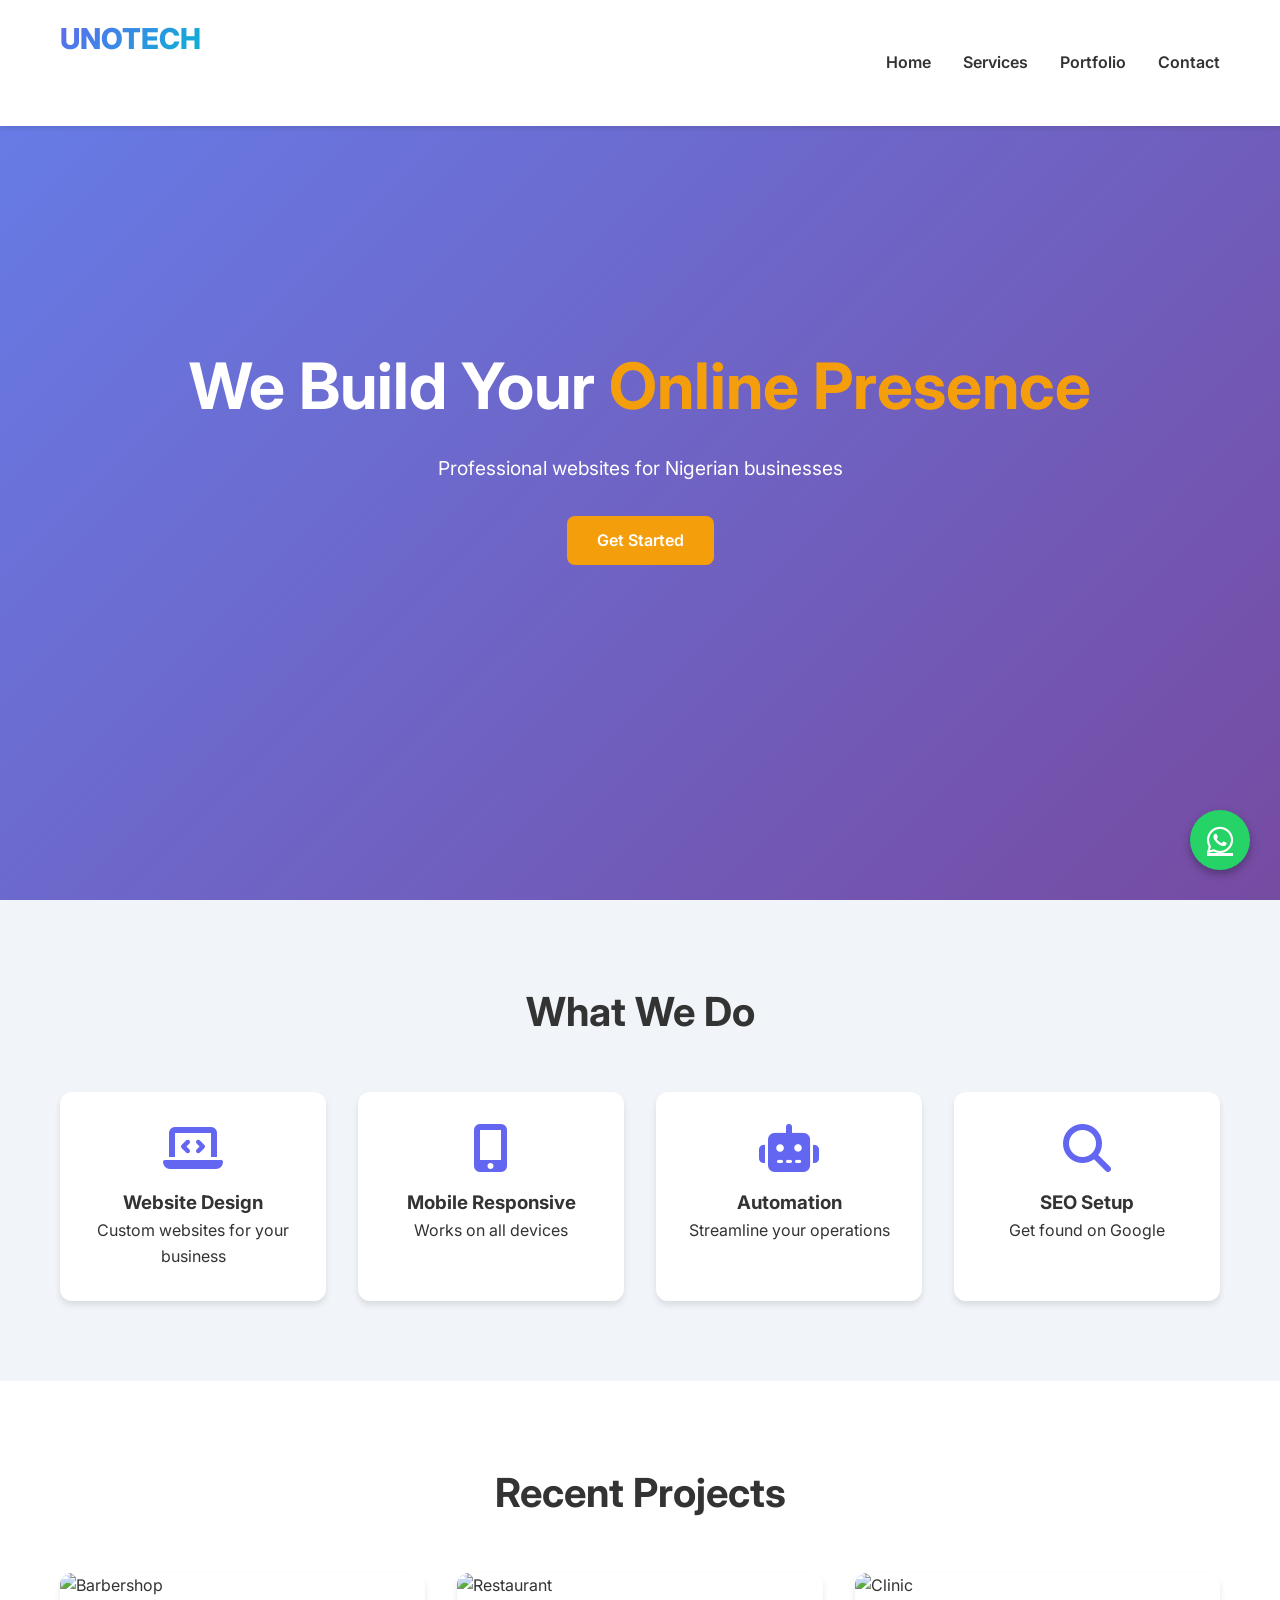
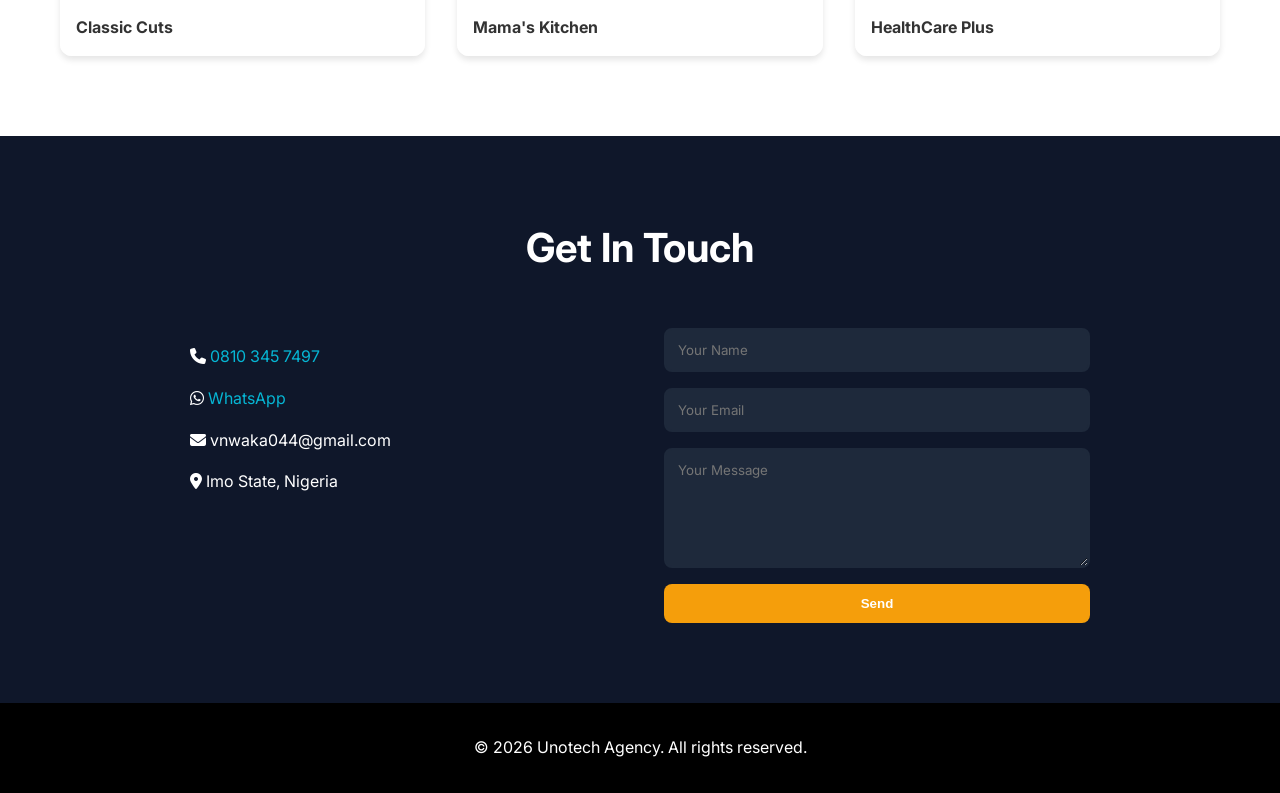
==== commit f67043c0: "Fix: Complete website files" ====
--- a/index.html
+++ b/index.html
@@ -1,14 +1,114 @@
 <!DOCTYPE html>
 <html lang="en">
 <head>
-  <meta charset="UTF-8" />
-  <meta name="viewport" content="width=device-width, initial-scale=1.0"/>
-  <title>Unotech Nigeria</title>
-  <link rel="stylesheet" href="css/style.css" />
+    <meta charset="UTF-8">
+    <meta name="viewport" content="width=device-width, initial-scale=1.0">
+    <title>Unotech Agency | Professional Websites</title>
+    <link href="https://fonts.googleapis.com/css2?family=Inter:wght@400;600;800&display=swap" rel="stylesheet">
+    <link rel="stylesheet" href="https://cdnjs.cloudflare.com/ajax/libs/font-awesome/6.5.1/css/all.min.css">
+    <link rel="stylesheet" href="css/style.css">
 </head>
 <body>
-  <h1>Welcome to Unotech</h1>
-  <p>Building websites for Nigerian businesses.</p>
-  <script src="js/script.js"></script>
+    <nav class="navbar" id="navbar">
+        <div class="container">
+            <h2 class="logo">UNOTECH</h2>
+            <button class="hamburger" id="hamburger">
+                <span></span><span></span><span></span>
+            </button>
+            <ul class="nav-menu" id="navMenu">
+                <li><a href="#home">Home</a></li>
+                <li><a href="#services">Services</a></li>
+                <li><a href="#portfolio">Portfolio</a></li>
+                <li><a href="#contact">Contact</a></li>
+            </ul>
+        </div>
+    </nav>
+
+    <section class="hero" id="home">
+        <div class="container">
+            <h1>We Build Your <span>Online Presence</span></h1>
+            <p>Professional websites for Nigerian businesses</p>
+            <a href="#contact" class="btn">Get Started</a>
+        </div>
+    </section>
+
+    <section class="services" id="services">
+        <div class="container">
+            <h2>What We Do</h2>
+            <div class="grid">
+                <div class="card">
+                    <i class="fas fa-laptop-code"></i>
+                    <h3>Website Design</h3>
+                    <p>Custom websites for your business</p>
+                </div>
+                <div class="card">
+                    <i class="fas fa-mobile-alt"></i>
+                    <h3>Mobile Responsive</h3>
+                    <p>Works on all devices</p>
+                </div>
+                <div class="card">
+                    <i class="fas fa-robot"></i>
+                    <h3>Automation</h3>
+                    <p>Streamline your operations</p>
+                </div>
+                <div class="card">
+                    <i class="fas fa-search"></i>
+                    <h3>SEO Setup</h3>
+                    <p>Get found on Google</p>
+                </div>
+            </div>
+        </div>
+    </section>
+
+    <section class="portfolio" id="portfolio">
+        <div class="container">
+            <h2>Recent Projects</h2>
+            <div class="grid">
+                <div class="project">
+                    <img src="https://images.unsplash.com/photo-1585747860715-2ba37e788b70?w=400" alt="Barbershop">
+                    <h4>Classic Cuts</h4>
+                </div>
+                <div class="project">
+                    <img src="https://images.unsplash.com/photo-1517248135467-4c7edcad34c4?w=400" alt="Restaurant">
+                    <h4>Mama's Kitchen</h4>
+                </div>
+                <div class="project">
+                    <img src="https://images.unsplash.com/photo-1576091160399-112ba8d25d1d?w=400" alt="Clinic">
+                    <h4>HealthCare Plus</h4>
+                </div>
+            </div>
+        </div>
+    </section>
+
+    <section class="contact" id="contact">
+        <div class="container">
+            <h2>Get In Touch</h2>
+            <div class="contact-grid">
+                <div>
+                    <p><i class="fas fa-phone"></i> <a href="tel:+2348103457497">0810 345 7497</a></p>
+                    <p><i class="fab fa-whatsapp"></i> <a href="https://wa.me/2348103457497">WhatsApp</a></p>
+                    <p><i class="fas fa-envelope"></i> vnwaka044@gmail.com</p>
+                    <p><i class="fas fa-map-marker-alt"></i> Imo State, Nigeria</p>
+                </div>
+                <form name="contact" method="POST" data-netlify="true">
+                    <input type="hidden" name="form-name" value="contact">
+                    <input type="text" name="name" placeholder="Your Name" required>
+                    <input type="email" name="email" placeholder="Your Email" required>
+                    <textarea name="message" placeholder="Your Message" required></textarea>
+                    <button type="submit" class="btn">Send</button>
+                </form>
+            </div>
+        </div>
+    </section>
+
+    <footer>
+        <p>&copy; 2026 Unotech Agency. All rights reserved.</p>
+    </footer>
+
+    <a href="https://wa.me/2348103457497" class="whatsapp-float">
+        <i class="fab fa-whatsapp"></i>
+    </a>
+
+    <script src="js/script.js"></script>
 </body>
 </html>
--- a/css/style.css
+++ b/css/style.css
@@ -1 +1 @@
-body { font-family: Arial, sans-serif; background: #f9f9f9; color: #333; padding: 2rem; }
+*{margin:0;padding:0;box-sizing:border-box}body{font-family:'Inter',sans-serif;line-height:1.6;color:#333}.container{max-width:1200px;margin:0 auto;padding:0 20px}.navbar{position:fixed;width:100%;top:0;background:#fff;box-shadow:0 2px 5px rgba(0,0,0,0.1);z-index:1000;padding:1rem 0}.navbar .container{display:flex;justify-content:space-between;align-items:center}.logo{font-size:1.8rem;font-weight:800;background:linear-gradient(135deg,#6366f1,#06b6d4);-webkit-background-clip:text;-webkit-text-fill-color:transparent}.nav-menu{display:flex;list-style:none;gap:2rem}.nav-menu a{text-decoration:none;color:#333;font-weight:600}.hamburger{display:none;flex-direction:column;gap:5px;background:none;border:none;cursor:pointer}.hamburger span{width:25px;height:3px;background:#333;border-radius:2px}.hero{min-height:100vh;display:flex;align-items:center;background:linear-gradient(135deg,#667eea,#764ba2);color:#fff;text-align:center;padding-top:80px}.hero h1{font-size:clamp(2rem,5vw,4rem);margin-bottom:1rem}.hero span{color:#f59e0b}.hero p{font-size:1.2rem;margin-bottom:2rem}.btn{display:inline-block;padding:12px 30px;background:#f59e0b;color:#fff;text-decoration:none;border-radius:8px;font-weight:600;border:none;cursor:pointer;transition:0.3s}.btn:hover{background:#d97706;transform:translateY(-2px)}section{padding:80px 20px}h2{font-size:2.5rem;text-align:center;margin-bottom:3rem}.grid{display:grid;grid-template-columns:repeat(auto-fit,minmax(250px,1fr));gap:2rem}.card{background:#fff;padding:2rem;border-radius:12px;box-shadow:0 4px 6px rgba(0,0,0,0.1);text-align:center;transition:0.3s}.card:hover{transform:translateY(-5px);box-shadow:0 8px 12px rgba(0,0,0,0.15)}.card i{font-size:3rem;color:#6366f1;margin-bottom:1rem}.services{background:#f1f5f9}.project{border-radius:12px;overflow:hidden;box-shadow:0 4px 6px rgba(0,0,0,0.1)}.project img{width:100%;height:250px;object-fit:cover}.project h4{padding:1rem;background:#fff}.contact{background:#0f172a;color:#fff}.contact-grid{display:grid;grid-template-columns:repeat(auto-fit,minmax(300px,1fr));gap:3rem;max-width:900px;margin:0 auto}.contact p{margin:1rem 0}.contact a{color:#06b6d4;text-decoration:none}.contact form{display:flex;flex-direction:column;gap:1rem}.contact input,.contact textarea{padding:12px;border:2px solid #1e293b;border-radius:8px;background:#1e293b;color:#fff;font-family:inherit}.contact textarea{min-height:120px;resize:vertical}footer{background:#000;color:#fff;text-align:center;padding:2rem}.whatsapp-float{position:fixed;bottom:30px;right:30px;width:60px;height:60px;background:#25d366;color:#fff;border-radius:50%;display:flex;align-items:center;justify-content:center;font-size:30px;box-shadow:0 4px 8px rgba(0,0,0,0.3);z-index:999;animation:pulse 2s infinite}@keyframes pulse{0%,100%{box-shadow:0 0 0 0 rgba(37,211,102,0.7)}50%{box-shadow:0 0 0 15px rgba(37,211,102,0)}}@media(max-width:768px){.hamburger{display:flex}.nav-menu{position:fixed;top:70px;right:-100%;flex-direction:column;background:#fff;width:250px;height:calc(100vh - 70px);padding:2rem;box-shadow:-2px 0 5px rgba(0,0,0,0.1);transition:0.3s}.nav-menu.active{right:0}.grid{grid-template-columns:1fr}}
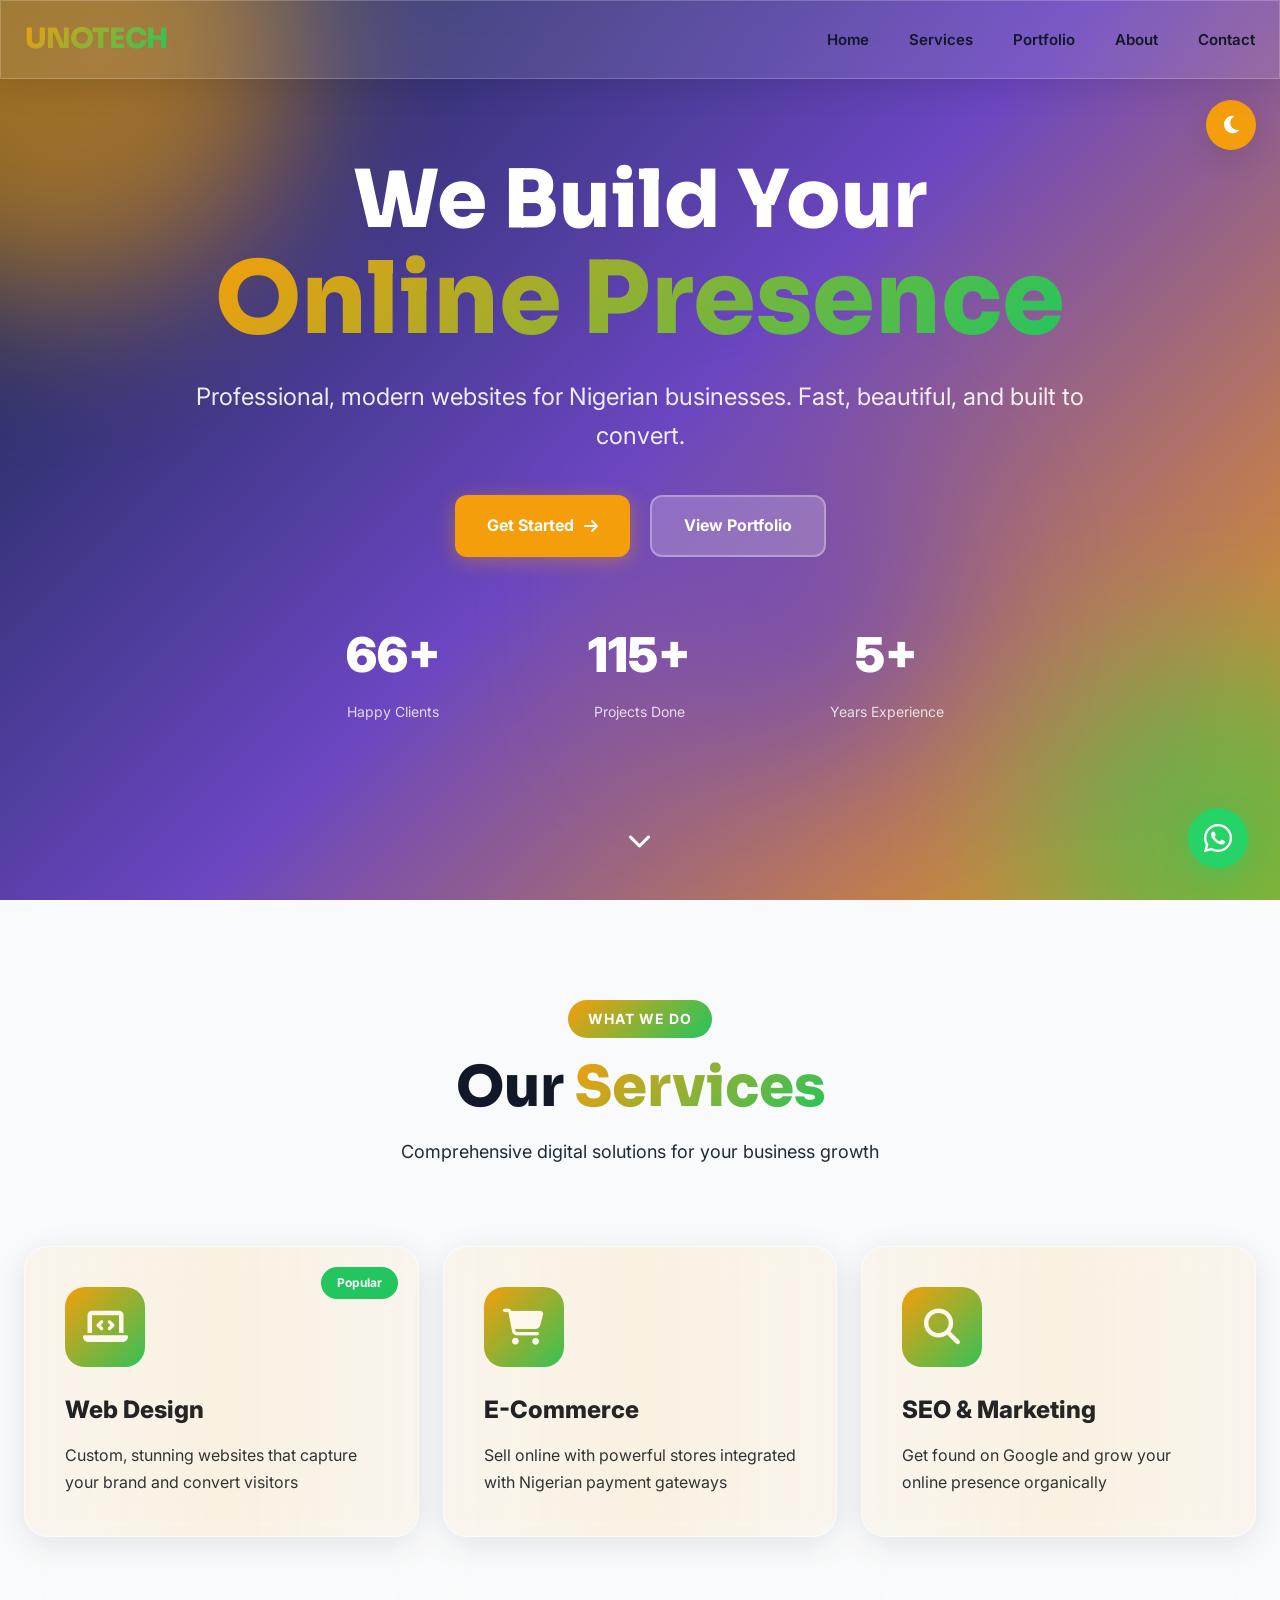
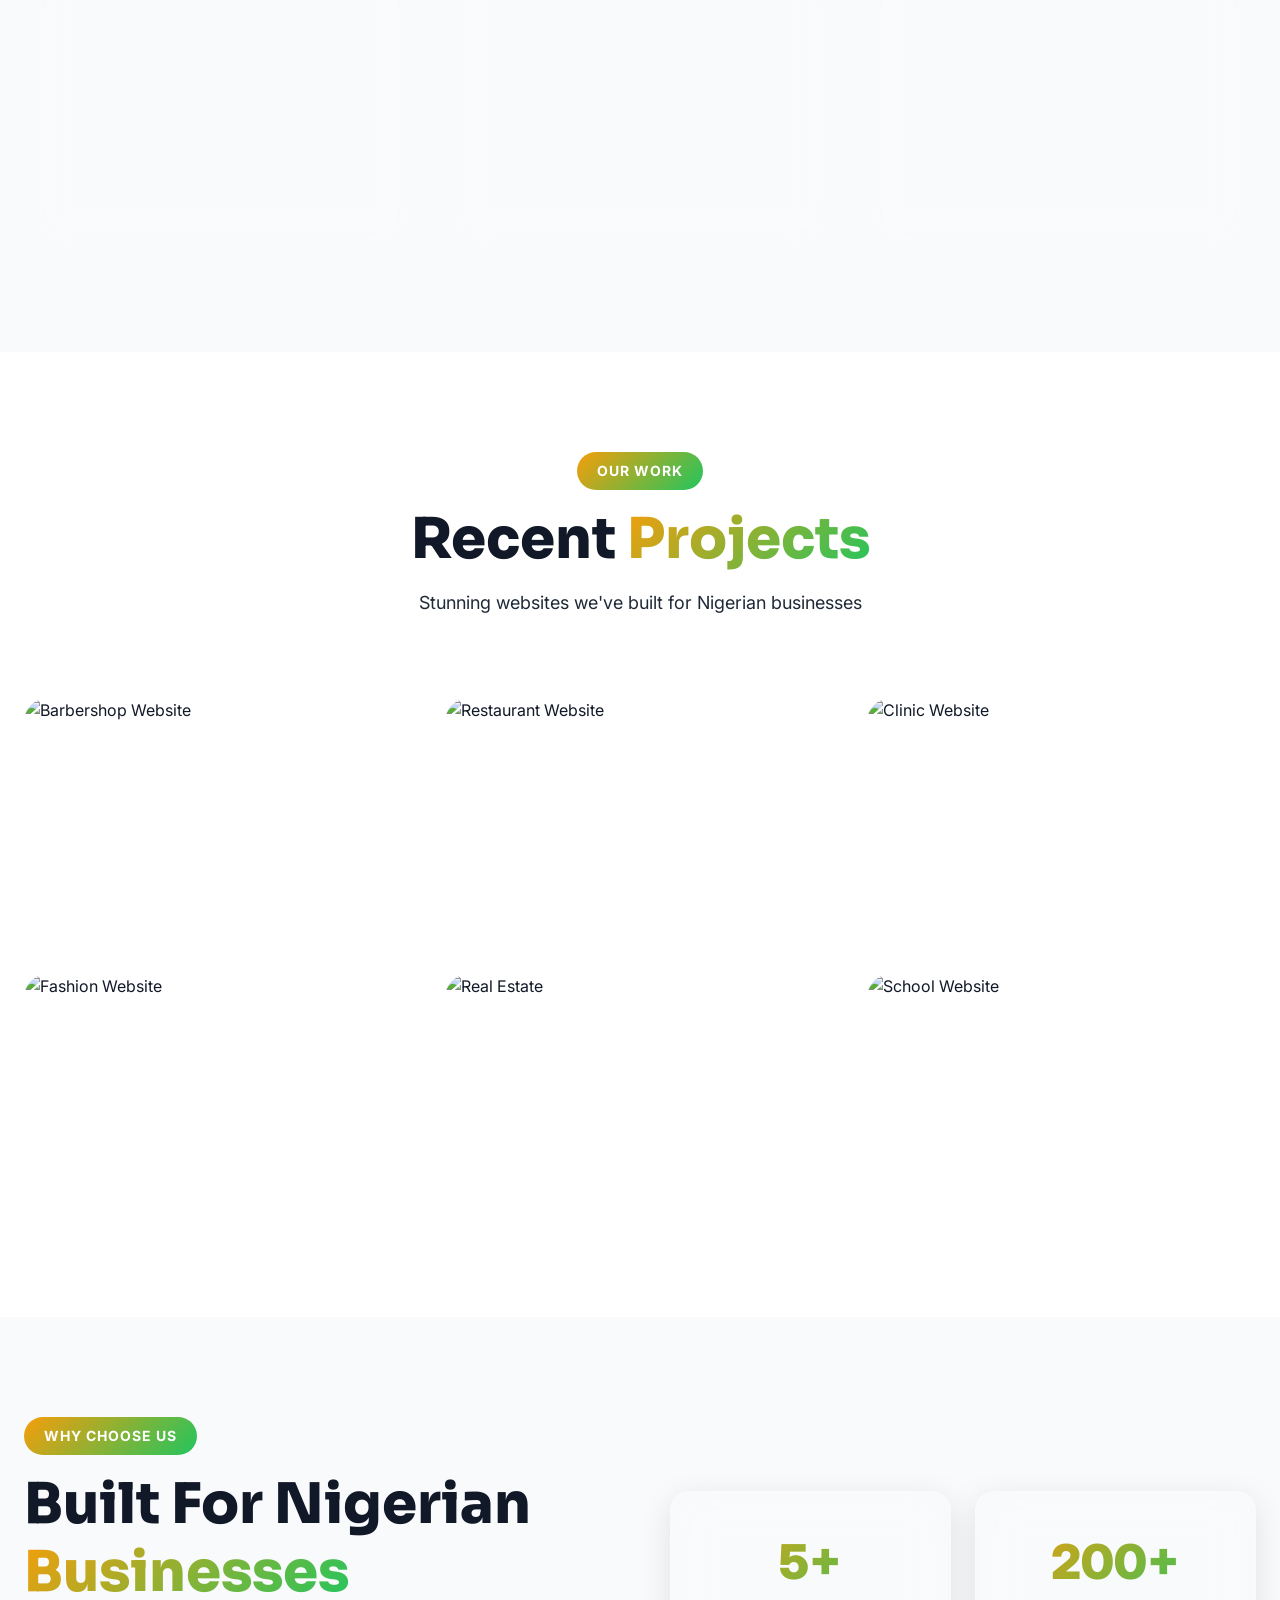
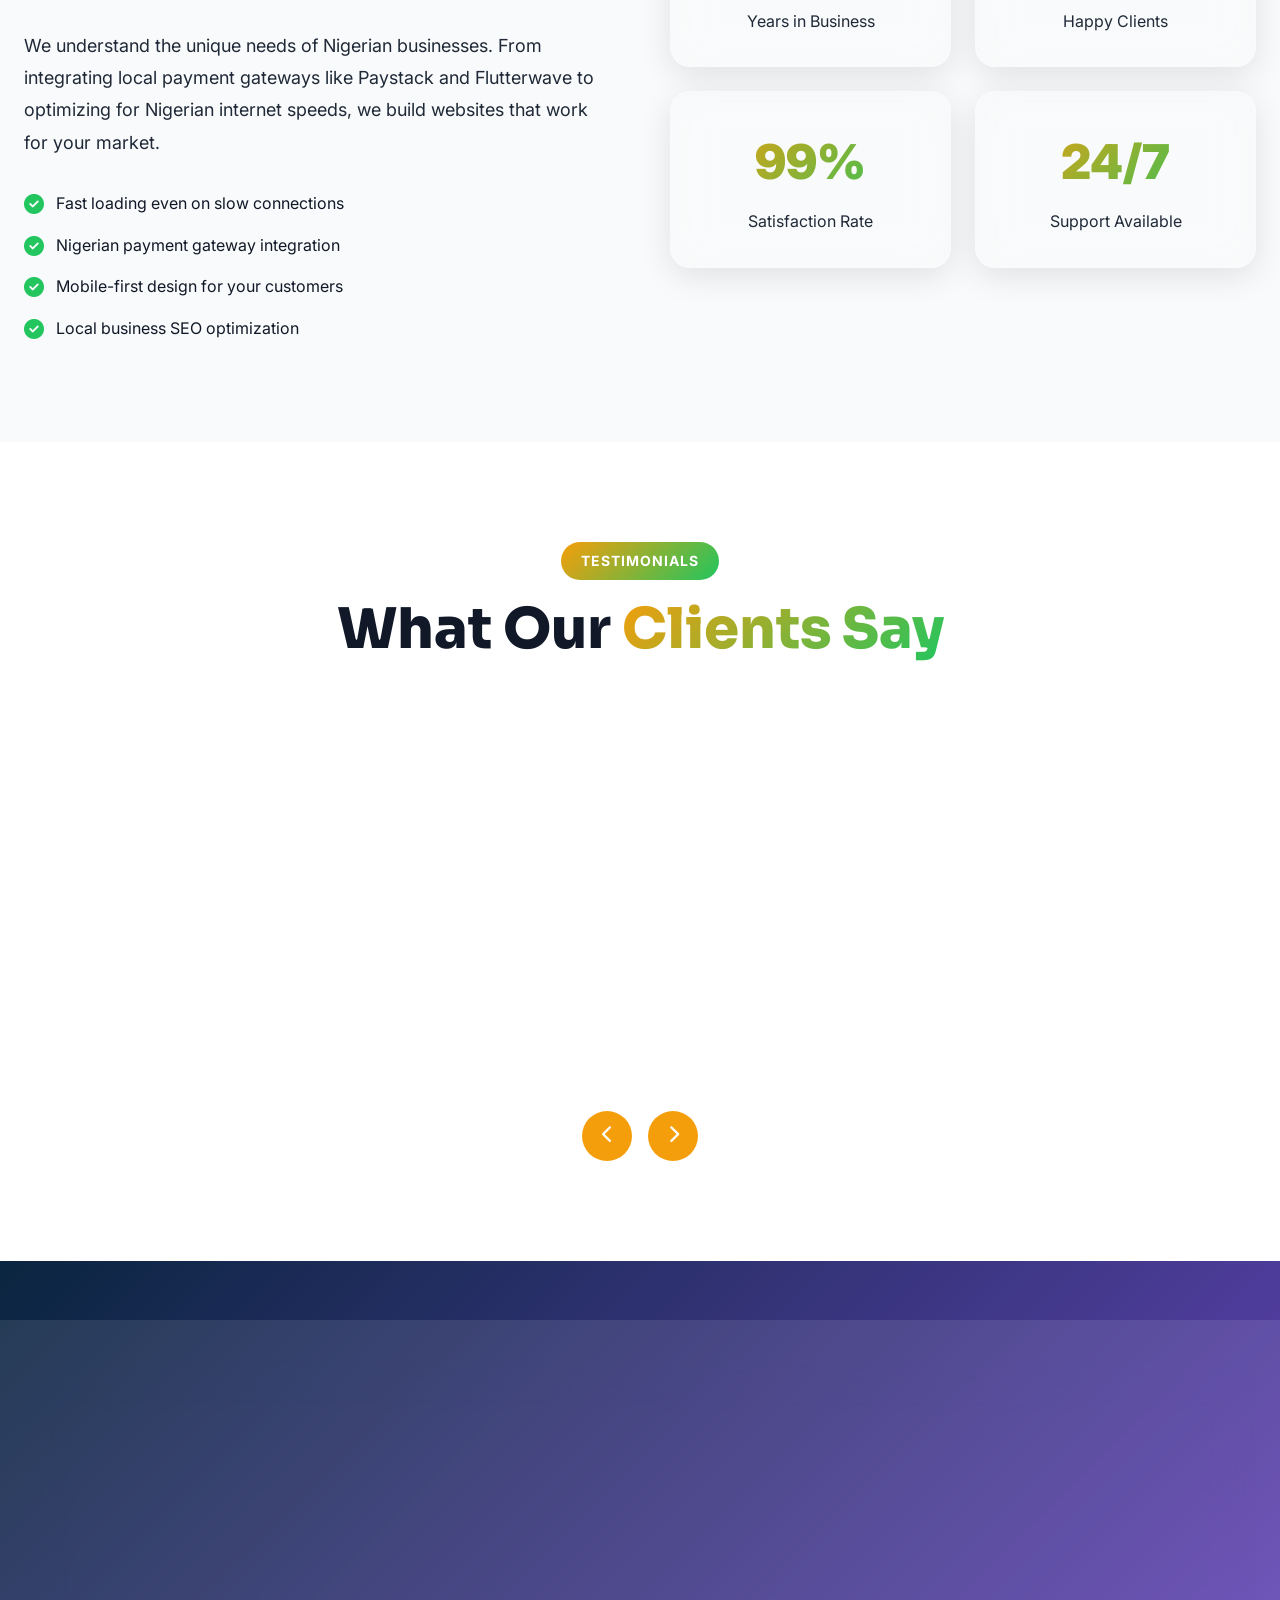
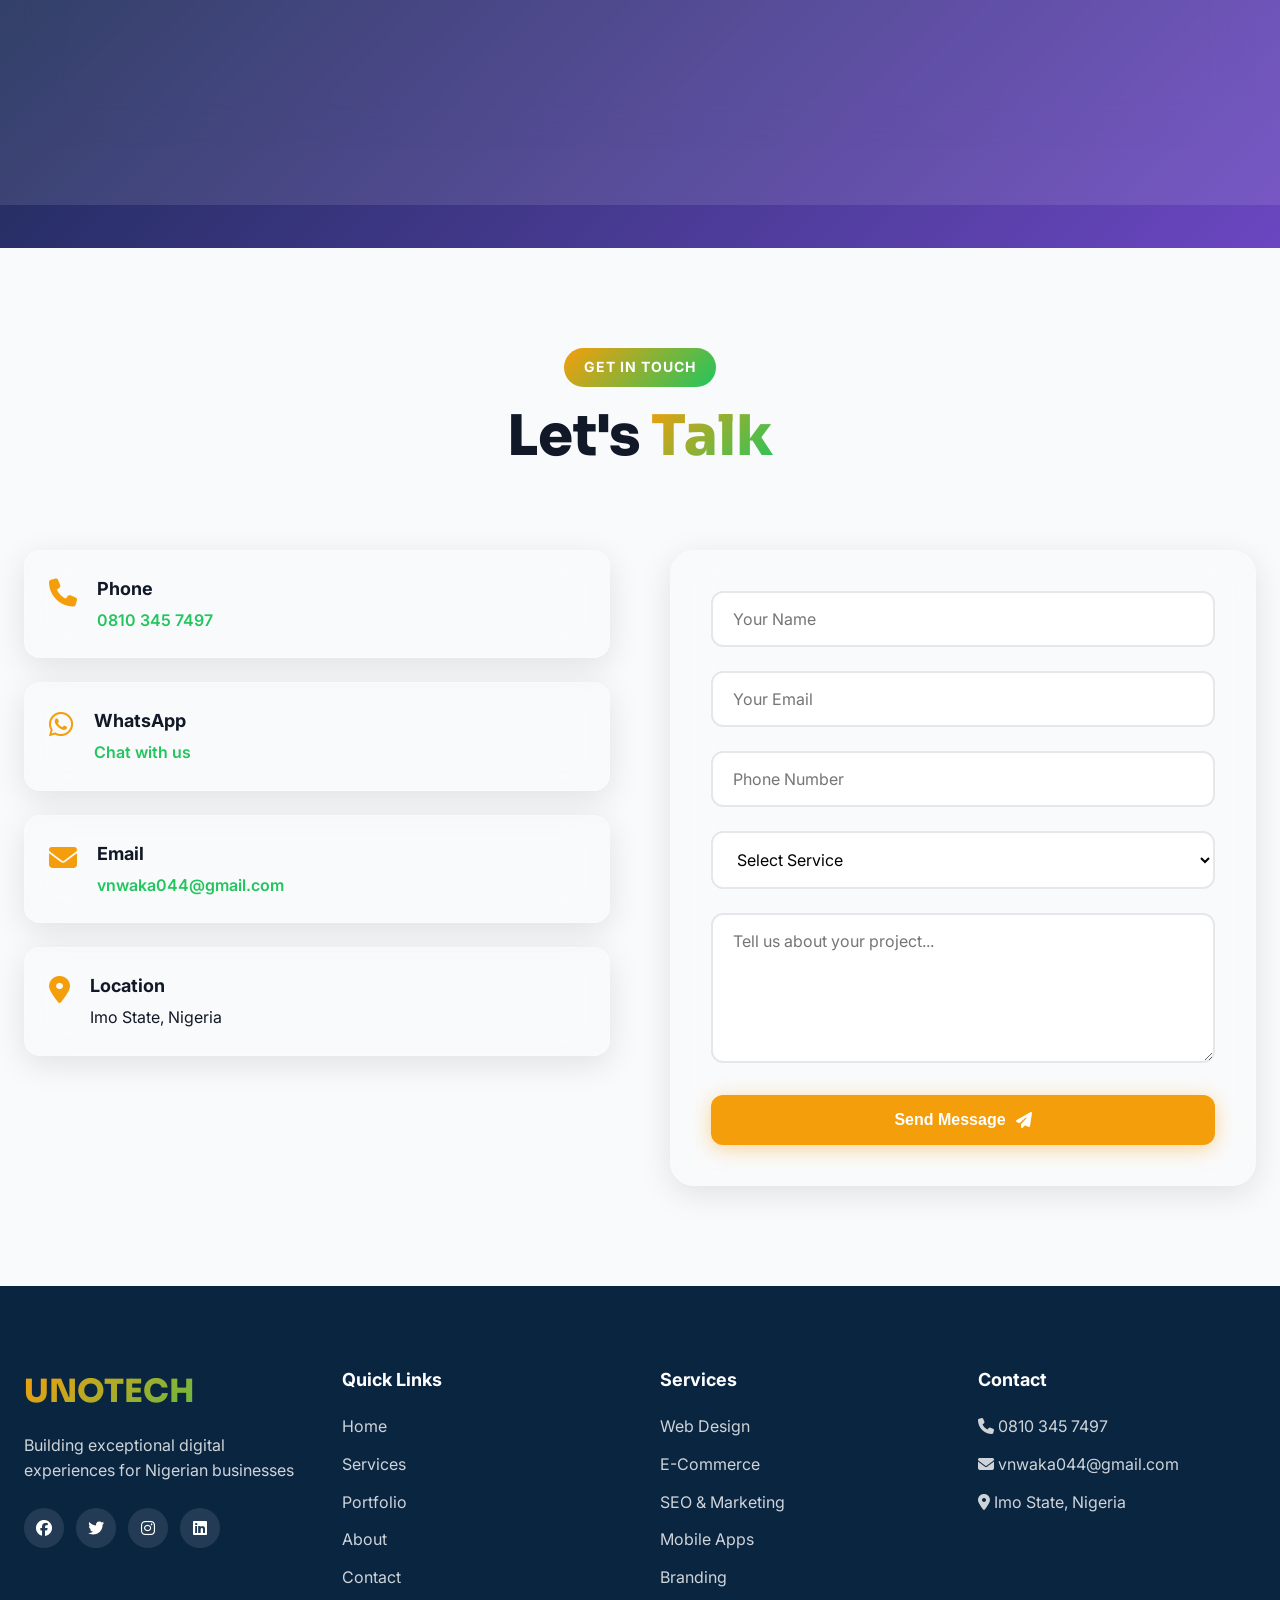
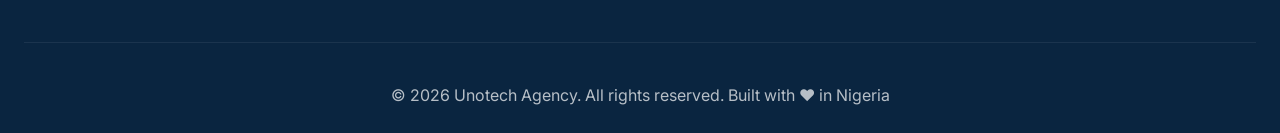
==== commit 2fa7ba9a: "update site" ====
--- a/index.html
+++ b/index.html
@@ -3,112 +3,476 @@
 <head>
     <meta charset="UTF-8">
     <meta name="viewport" content="width=device-width, initial-scale=1.0">
-    <title>Unotech Agency | Professional Websites</title>
-    <link href="https://fonts.googleapis.com/css2?family=Inter:wght@400;600;800&display=swap" rel="stylesheet">
+    <meta name="description" content="Unotech - Professional web design agency in Nigeria. We build stunning, modern websites for businesses across Nigeria.">
+    <meta name="keywords" content="web design Nigeria, website development, Nigerian web agency, business websites">
+    <meta property="og:title" content="Unotech - We Build Your Online Presence">
+    <meta property="og:description" content="Professional websites for Nigerian businesses">
+    <meta property="og:type" content="website">
+    <meta property="og:url" content="https://unotec.netlify.app">
+    <title>Unotech | Professional Web Design Agency in Nigeria</title>
+    
+    <!-- Fonts -->
+    <link rel="preconnect" href="https://fonts.googleapis.com">
+    <link rel="preconnect" href="https://fonts.gstatic.com" crossorigin>
+    <link href="https://fonts.googleapis.com/css2?family=Inter:wght@400;500;600;700;800;900&family=Sora:wght@700;800&display=swap" rel="stylesheet">
+    
+    <!-- Icons -->
     <link rel="stylesheet" href="https://cdnjs.cloudflare.com/ajax/libs/font-awesome/6.5.1/css/all.min.css">
+    
+    <!-- CSS -->
     <link rel="stylesheet" href="css/style.css">
+    
+    <!-- JSON-LD Schema -->
+    <script type="application/ld+json">
+    {
+      "@context": "https://schema.org",
+      "@type": "LocalBusiness",
+      "name": "Unotech Agency",
+      "description": "Professional web design and development agency in Nigeria",
+      "address": {
+        "@type": "PostalAddress",
+        "addressRegion": "Imo State",
+        "addressCountry": "NG"
+      },
+      "telephone": "+2348103457497",
+      "email": "vnwaka044@gmail.com"
+    }
+    </script>
 </head>
 <body>
-    <nav class="navbar" id="navbar">
-        <div class="container">
-            <h2 class="logo">UNOTECH</h2>
-            <button class="hamburger" id="hamburger">
-                <span></span><span></span><span></span>
+    <!-- Theme Toggle Button -->
+    <button class="theme-toggle" id="themeToggle" aria-label="Toggle dark mode">
+        <i class="fas fa-moon"></i>
+    </button>
+
+    <!-- Navbar - Glassmorphic -->
+    <nav class="navbar glass" id="navbar">
+        <div class="container nav-container">
+            <div class="logo gradient-text">UNOTECH</div>
+            <ul class="nav-menu" id="navMenu">
+                <li><a href="#home" class="nav-link">Home</a></li>
+                <li><a href="#services" class="nav-link">Services</a></li>
+                <li><a href="#portfolio" class="nav-link">Portfolio</a></li>
+                <li><a href="#about" class="nav-link">About</a></li>
+                <li><a href="#contact" class="nav-link">Contact</a></li>
+            </ul>
+            <button class="hamburger" id="hamburger" aria-label="Toggle menu">
+                <span></span>
+                <span></span>
+                <span></span>
             </button>
-            <ul class="nav-menu" id="navMenu">
-                <li><a href="#home">Home</a></li>
-                <li><a href="#services">Services</a></li>
-                <li><a href="#portfolio">Portfolio</a></li>
-                <li><a href="#contact">Contact</a></li>
-            </ul>
         </div>
     </nav>
 
+    <!-- Hero Section -->
     <section class="hero" id="home">
-        <div class="container">
-            <h1>We Build Your <span>Online Presence</span></h1>
-            <p>Professional websites for Nigerian businesses</p>
-            <a href="#contact" class="btn">Get Started</a>
-        </div>
-    </section>
-
+        <div class="hero-bg">
+            <div class="gradient-orb orb-1"></div>
+            <div class="gradient-orb orb-2"></div>
+            <div class="gradient-orb orb-3"></div>
+        </div>
+        <div class="container hero-container">
+            <div class="hero-content">
+                <h1 class="hero-title">
+                    <span class="typing-text">We Build Your</span><br>
+                    <span class="gradient-text hero-highlight">Online Presence</span>
+                </h1>
+                <p class="hero-subtitle fade-in">Professional, modern websites for Nigerian businesses. Fast, beautiful, and built to convert.</p>
+                <div class="hero-buttons">
+                    <a href="#contact" class="btn btn-primary">
+                        <span>Get Started</span>
+                        <i class="fas fa-arrow-right"></i>
+                    </a>
+                    <a href="#portfolio" class="btn btn-secondary">
+                        View Portfolio
+                    </a>
+                </div>
+                <div class="hero-stats">
+                    <div class="stat-item">
+                        <h3 class="counter" data-target="200">0</h3>
+                        <p>Happy Clients</p>
+                    </div>
+                    <div class="stat-item">
+                        <h3 class="counter" data-target="350">0</h3>
+                        <p>Projects Done</p>
+                    </div>
+                    <div class="stat-item">
+                        <h3>5+</h3>
+                        <p>Years Experience</p>
+                    </div>
+                </div>
+            </div>
+        </div>
+        <div class="scroll-indicator">
+            <i class="fas fa-chevron-down"></i>
+        </div>
+    </section>
+
+    <!-- Services Section - Bento Grid -->
     <section class="services" id="services">
         <div class="container">
-            <h2>What We Do</h2>
-            <div class="grid">
-                <div class="card">
-                    <i class="fas fa-laptop-code"></i>
-                    <h3>Website Design</h3>
-                    <p>Custom websites for your business</p>
-                </div>
-                <div class="card">
-                    <i class="fas fa-mobile-alt"></i>
-                    <h3>Mobile Responsive</h3>
-                    <p>Works on all devices</p>
-                </div>
-                <div class="card">
-                    <i class="fas fa-robot"></i>
-                    <h3>Automation</h3>
-                    <p>Streamline your operations</p>
-                </div>
-                <div class="card">
-                    <i class="fas fa-search"></i>
-                    <h3>SEO Setup</h3>
-                    <p>Get found on Google</p>
-                </div>
-            </div>
-        </div>
-    </section>
-
+            <div class="section-header reveal">
+                <span class="section-tag">What We Do</span>
+                <h2 class="section-title">Our <span class="gradient-text">Services</span></h2>
+                <p class="section-subtitle">Comprehensive digital solutions for your business growth</p>
+            </div>
+            <div class="bento-grid">
+                <div class="service-card glass reveal">
+                    <div class="service-icon">
+                        <i class="fas fa-laptop-code"></i>
+                    </div>
+                    <h3>Web Design</h3>
+                    <p>Custom, stunning websites that capture your brand and convert visitors</p>
+                    <div class="service-badge">Popular</div>
+                </div>
+                <div class="service-card glass reveal">
+                    <div class="service-icon">
+                        <i class="fas fa-shopping-cart"></i>
+                    </div>
+                    <h3>E-Commerce</h3>
+                    <p>Sell online with powerful stores integrated with Nigerian payment gateways</p>
+                </div>
+                <div class="service-card glass reveal">
+                    <div class="service-icon">
+                        <i class="fas fa-search"></i>
+                    </div>
+                    <h3>SEO & Marketing</h3>
+                    <p>Get found on Google and grow your online presence organically</p>
+                </div>
+                <div class="service-card glass reveal">
+                    <div class="service-icon">
+                        <i class="fas fa-mobile-alt"></i>
+                    </div>
+                    <h3>Mobile Apps</h3>
+                    <p>Native and web apps for iOS and Android platforms</p>
+                </div>
+                <div class="service-card glass reveal">
+                    <div class="service-icon">
+                        <i class="fas fa-palette"></i>
+                    </div>
+                    <h3>Branding</h3>
+                    <p>Logo design, brand identity, and visual communication</p>
+                </div>
+                <div class="service-card glass reveal">
+                    <div class="service-icon">
+                        <i class="fas fa-server"></i>
+                    </div>
+                    <h3>Hosting & Maintenance</h3>
+                    <p>Reliable hosting and ongoing support for your website</p>
+                </div>
+            </div>
+        </div>
+    </section>
+
+    <!-- Portfolio Section -->
     <section class="portfolio" id="portfolio">
         <div class="container">
-            <h2>Recent Projects</h2>
-            <div class="grid">
-                <div class="project">
-                    <img src="https://images.unsplash.com/photo-1585747860715-2ba37e788b70?w=400" alt="Barbershop">
-                    <h4>Classic Cuts</h4>
-                </div>
-                <div class="project">
-                    <img src="https://images.unsplash.com/photo-1517248135467-4c7edcad34c4?w=400" alt="Restaurant">
-                    <h4>Mama's Kitchen</h4>
-                </div>
-                <div class="project">
-                    <img src="https://images.unsplash.com/photo-1576091160399-112ba8d25d1d?w=400" alt="Clinic">
-                    <h4>HealthCare Plus</h4>
-                </div>
-            </div>
-        </div>
-    </section>
-
+            <div class="section-header reveal">
+                <span class="section-tag">Our Work</span>
+                <h2 class="section-title">Recent <span class="gradient-text">Projects</span></h2>
+                <p class="section-subtitle">Stunning websites we've built for Nigerian businesses</p>
+            </div>
+            <div class="portfolio-grid">
+                <div class="portfolio-item reveal">
+                    <div class="portfolio-image">
+                        <img src="https://images.unsplash.com/photo-1585747860715-2ba37e788b70?w=600&h=400&fit=crop&q=80" alt="Barbershop Website" loading="lazy">
+                        <div class="portfolio-overlay">
+                            <h4>Classic Cuts Barbershop</h4>
+                            <p>Website Design • Booking System</p>
+                            <a href="#" class="portfolio-link">View Project <i class="fas fa-arrow-right"></i></a>
+                        </div>
+                    </div>
+                </div>
+                <div class="portfolio-item reveal">
+                    <div class="portfolio-image">
+                        <img src="https://images.unsplash.com/photo-1517248135467-4c7edcad34c4?w=600&h=400&fit=crop&q=80" alt="Restaurant Website" loading="lazy">
+                        <div class="portfolio-overlay">
+                            <h4>Mama's Kitchen</h4>
+                            <p>Restaurant Website • Online Menu</p>
+                            <a href="#" class="portfolio-link">View Project <i class="fas fa-arrow-right"></i></a>
+                        </div>
+                    </div>
+                </div>
+                <div class="portfolio-item reveal">
+                    <div class="portfolio-image">
+                        <img src="https://images.unsplash.com/photo-1576091160399-112ba8d25d1d?w=600&h=400&fit=crop&q=80" alt="Clinic Website" loading="lazy">
+                        <div class="portfolio-overlay">
+                            <h4>HealthCare Plus</h4>
+                            <p>Medical Website • Appointment System</p>
+                            <a href="#" class="portfolio-link">View Project <i class="fas fa-arrow-right"></i></a>
+                        </div>
+                    </div>
+                </div>
+                <div class="portfolio-item reveal">
+                    <div class="portfolio-image">
+                        <img src="https://images.unsplash.com/photo-1503676260728-1c00da094a0b?w=600&h=400&fit=crop&q=80" alt="Fashion Website" loading="lazy">
+                        <div class="portfolio-overlay">
+                            <h4>Glamour Boutique</h4>
+                            <p>E-Commerce • Fashion Store</p>
+                            <a href="#" class="portfolio-link">View Project <i class="fas fa-arrow-right"></i></a>
+                        </div>
+                    </div>
+                </div>
+                <div class="portfolio-item reveal">
+                    <div class="portfolio-image">
+                        <img src="https://images.unsplash.com/photo-1560518883-ce09059eeffa?w=600&h=400&fit=crop&q=80" alt="Real Estate" loading="lazy">
+                        <div class="portfolio-overlay">
+                            <h4>Prime Properties</h4>
+                            <p>Real Estate • Property Listings</p>
+                            <a href="#" class="portfolio-link">View Project <i class="fas fa-arrow-right"></i></a>
+                        </div>
+                    </div>
+                </div>
+                <div class="portfolio-item reveal">
+                    <div class="portfolio-image">
+                        <img src="https://images.unsplash.com/photo-1427751840561-9852520f8ce8?w=600&h=400&fit=crop&q=80" alt="School Website" loading="lazy">
+                        <div class="portfolio-overlay">
+                            <h4>Bright Future Academy</h4>
+                            <p>School Website • Student Portal</p>
+                            <a href="#" class="portfolio-link">View Project <i class="fas fa-arrow-right"></i></a>
+                        </div>
+                    </div>
+                </div>
+            </div>
+        </div>
+    </section>
+
+    <!-- About / Why Us Section -->
+    <section class="about" id="about">
+        <div class="container">
+            <div class="about-content">
+                <div class="about-text reveal">
+                    <span class="section-tag">Why Choose Us</span>
+                    <h2 class="section-title">Built For Nigerian <span class="gradient-text">Businesses</span></h2>
+                    <p>We understand the unique needs of Nigerian businesses. From integrating local payment gateways like Paystack and Flutterwave to optimizing for Nigerian internet speeds, we build websites that work for your market.</p>
+                    <div class="features-list">
+                        <div class="feature-item">
+                            <i class="fas fa-check-circle"></i>
+                            <span>Fast loading even on slow connections</span>
+                        </div>
+                        <div class="feature-item">
+                            <i class="fas fa-check-circle"></i>
+                            <span>Nigerian payment gateway integration</span>
+                        </div>
+                        <div class="feature-item">
+                            <i class="fas fa-check-circle"></i>
+                            <span>Mobile-first design for your customers</span>
+                        </div>
+                        <div class="feature-item">
+                            <i class="fas fa-check-circle"></i>
+                            <span>Local business SEO optimization</span>
+                        </div>
+                    </div>
+                </div>
+                <div class="about-stats reveal">
+                    <div class="stat-box glass">
+                        <h3>5+</h3>
+                        <p>Years in Business</p>
+                    </div>
+                    <div class="stat-box glass">
+                        <h3>200+</h3>
+                        <p>Happy Clients</p>
+                    </div>
+                    <div class="stat-box glass">
+                        <h3>99%</h3>
+                        <p>Satisfaction Rate</p>
+                    </div>
+                    <div class="stat-box glass">
+                        <h3>24/7</h3>
+                        <p>Support Available</p>
+                    </div>
+                </div>
+            </div>
+        </div>
+    </section>
+
+    <!-- Testimonials Section -->
+    <section class="testimonials">
+        <div class="container">
+            <div class="section-header reveal">
+                <span class="section-tag">Testimonials</span>
+                <h2 class="section-title">What Our <span class="gradient-text">Clients Say</span></h2>
+            </div>
+            <div class="testimonial-carousel">
+                <div class="testimonial-track" id="testimonialTrack">
+                    <div class="testimonial-card glass">
+                        <div class="stars">
+                            <i class="fas fa-star"></i><i class="fas fa-star"></i><i class="fas fa-star"></i><i class="fas fa-star"></i><i class="fas fa-star"></i>
+                        </div>
+                        <p>"Unotech transformed our online presence. Our sales have tripled since launching the new website!"</p>
+                        <div class="testimonial-author">
+                            <h4>Chidi Okafor</h4>
+                            <span>CEO, Glamour Boutique</span>
+                        </div>
+                    </div>
+                    <div class="testimonial-card glass">
+                        <div class="stars">
+                            <i class="fas fa-star"></i><i class="fas fa-star"></i><i class="fas fa-star"></i><i class="fas fa-star"></i><i class="fas fa-star"></i>
+                        </div>
+                        <p>"Professional, fast, and understood exactly what our restaurant needed. Highly recommended!"</p>
+                        <div class="testimonial-author">
+                            <h4>Ngozi Adebayo</h4>
+                            <span>Owner, Mama's Kitchen</span>
+                        </div>
+                    </div>
+                    <div class="testimonial-card glass">
+                        <div class="stars">
+                            <i class="fas fa-star"></i><i class="fas fa-star"></i><i class="fas fa-star"></i><i class="fas fa-star"></i><i class="fas fa-star"></i>
+                        </div>
+                        <p>"The booking system they built has made managing appointments so much easier. Excellent work!"</p>
+                        <div class="testimonial-author">
+                            <h4>Emeka Johnson</h4>
+                            <span>Owner, Classic Cuts Barbershop</span>
+                        </div>
+                    </div>
+                </div>
+                <div class="carousel-controls">
+                    <button class="carousel-btn" id="prevBtn"><i class="fas fa-chevron-left"></i></button>
+                    <button class="carousel-btn" id="nextBtn"><i class="fas fa-chevron-right"></i></button>
+                </div>
+            </div>
+        </div>
+    </section>
+
+    <!-- CTA Section -->
+    <section class="cta-section">
+        <div class="container">
+            <div class="cta-content glass reveal">
+                <h2>Ready to Elevate Your Business?</h2>
+                <p>Let's build something amazing together. Get your free consultation today!</p>
+                <a href="#contact" class="btn btn-primary btn-lg">
+                    <span>Start Your Project</span>
+                    <i class="fas fa-rocket"></i>
+                </a>
+            </div>
+        </div>
+    </section>
+
+    <!-- Contact Section -->
     <section class="contact" id="contact">
         <div class="container">
-            <h2>Get In Touch</h2>
+            <div class="section-header reveal">
+                <span class="section-tag">Get In Touch</span>
+                <h2 class="section-title">Let's <span class="gradient-text">Talk</span></h2>
+            </div>
             <div class="contact-grid">
-                <div>
-                    <p><i class="fas fa-phone"></i> <a href="tel:+2348103457497">0810 345 7497</a></p>
-                    <p><i class="fab fa-whatsapp"></i> <a href="https://wa.me/2348103457497">WhatsApp</a></p>
+                <div class="contact-info reveal">
+                    <div class="contact-item glass">
+                        <i class="fas fa-phone"></i>
+                        <div>
+                            <h4>Phone</h4>
+                            <a href="tel:+2348103457497">0810 345 7497</a>
+                        </div>
+                    </div>
+                    <div class="contact-item glass">
+                        <i class="fab fa-whatsapp"></i>
+                        <div>
+                            <h4>WhatsApp</h4>
+                            <a href="https://wa.me/2348103457497?text=Hi%20Unotech">Chat with us</a>
+                        </div>
+                    </div>
+                    <div class="contact-item glass">
+                        <i class="fas fa-envelope"></i>
+                        <div>
+                            <h4>Email</h4>
+                            <a href="mailto:vnwaka044@gmail.com">vnwaka044@gmail.com</a>
+                        </div>
+                    </div>
+                    <div class="contact-item glass">
+                        <i class="fas fa-map-marker-alt"></i>
+                        <div>
+                            <h4>Location</h4>
+                            <p>Imo State, Nigeria</p>
+                        </div>
+                    </div>
+                </div>
+                <form class="contact-form glass reveal" name="contact" method="POST" data-netlify="true">
+                    <input type="hidden" name="form-name" value="contact">
+                    <div class="form-group">
+                        <input type="text" name="name" placeholder="Your Name" required>
+                    </div>
+                    <div class="form-group">
+                        <input type="email" name="email" placeholder="Your Email" required>
+                    </div>
+                    <div class="form-group">
+                        <input type="tel" name="phone" placeholder="Phone Number">
+                    </div>
+                    <div class="form-group">
+                        <select name="service" required>
+                            <option value="">Select Service</option>
+                            <option value="web-design">Web Design</option>
+                            <option value="ecommerce">E-Commerce</option>
+                            <option value="seo">SEO & Marketing</option>
+                            <option value="mobile-app">Mobile App</option>
+                            <option value="branding">Branding</option>
+                            <option value="hosting">Hosting & Maintenance</option>
+                        </select>
+                    </div>
+                    <div class="form-group">
+                        <textarea name="message" rows="5" placeholder="Tell us about your project..." required></textarea>
+                    </div>
+                    <button type="submit" class="btn btn-primary btn-block">
+                        <span>Send Message</span>
+                        <i class="fas fa-paper-plane"></i>
+                    </button>
+                </form>
+            </div>
+        </div>
+    </section>
+
+    <!-- Footer -->
+    <footer class="footer">
+        <div class="container">
+            <div class="footer-content">
+                <div class="footer-brand">
+                    <h3 class="gradient-text">UNOTECH</h3>
+                    <p>Building exceptional digital experiences for Nigerian businesses</p>
+                    <div class="social-links">
+                        <a href="#" aria-label="Facebook"><i class="fab fa-facebook"></i></a>
+                        <a href="#" aria-label="Twitter"><i class="fab fa-twitter"></i></a>
+                        <a href="#" aria-label="Instagram"><i class="fab fa-instagram"></i></a>
+                        <a href="#" aria-label="LinkedIn"><i class="fab fa-linkedin"></i></a>
+                    </div>
+                </div>
+                <div class="footer-links">
+                    <h4>Quick Links</h4>
+                    <ul>
+                        <li><a href="#home">Home</a></li>
+                        <li><a href="#services">Services</a></li>
+                        <li><a href="#portfolio">Portfolio</a></li>
+                        <li><a href="#about">About</a></li>
+                        <li><a href="#contact">Contact</a></li>
+                    </ul>
+                </div>
+                <div class="footer-services">
+                    <h4>Services</h4>
+                    <ul>
+                        <li><a href="#services">Web Design</a></li>
+                        <li><a href="#services">E-Commerce</a></li>
+                        <li><a href="#services">SEO & Marketing</a></li>
+                        <li><a href="#services">Mobile Apps</a></li>
+                        <li><a href="#services">Branding</a></li>
+                    </ul>
+                </div>
+                <div class="footer-contact">
+                    <h4>Contact</h4>
+                    <p><i class="fas fa-phone"></i> 0810 345 7497</p>
                     <p><i class="fas fa-envelope"></i> vnwaka044@gmail.com</p>
                     <p><i class="fas fa-map-marker-alt"></i> Imo State, Nigeria</p>
                 </div>
-                <form name="contact" method="POST" data-netlify="true">
-                    <input type="hidden" name="form-name" value="contact">
-                    <input type="text" name="name" placeholder="Your Name" required>
-                    <input type="email" name="email" placeholder="Your Email" required>
-                    <textarea name="message" placeholder="Your Message" required></textarea>
-                    <button type="submit" class="btn">Send</button>
-                </form>
-            </div>
-        </div>
-    </section>
-
-    <footer>
-        <p>&copy; 2026 Unotech Agency. All rights reserved.</p>
+            </div>
+            <div class="footer-bottom">
+                <p>&copy; 2026 Unotech Agency. All rights reserved. Built with ❤️ in Nigeria</p>
+            </div>
+        </div>
     </footer>
 
-    <a href="https://wa.me/2348103457497" class="whatsapp-float">
+    <!-- WhatsApp Floating Button -->
+    <a href="https://wa.me/2348103457497?text=Hi%20Unotech,%20I'm%20interested%20in%20a%20website" class="whatsapp-float" aria-label="Chat on WhatsApp">
         <i class="fab fa-whatsapp"></i>
     </a>
 
+    <!-- JavaScript -->
     <script src="js/script.js"></script>
 </body>
 </html>
--- a/css/style.css
+++ b/css/style.css
@@ -1 +1,1195 @@
-*{margin:0;padding:0;box-sizing:border-box}body{font-family:'Inter',sans-serif;line-height:1.6;color:#333}.container{max-width:1200px;margin:0 auto;padding:0 20px}.navbar{position:fixed;width:100%;top:0;background:#fff;box-shadow:0 2px 5px rgba(0,0,0,0.1);z-index:1000;padding:1rem 0}.navbar .container{display:flex;justify-content:space-between;align-items:center}.logo{font-size:1.8rem;font-weight:800;background:linear-gradient(135deg,#6366f1,#06b6d4);-webkit-background-clip:text;-webkit-text-fill-color:transparent}.nav-menu{display:flex;list-style:none;gap:2rem}.nav-menu a{text-decoration:none;color:#333;font-weight:600}.hamburger{display:none;flex-direction:column;gap:5px;background:none;border:none;cursor:pointer}.hamburger span{width:25px;height:3px;background:#333;border-radius:2px}.hero{min-height:100vh;display:flex;align-items:center;background:linear-gradient(135deg,#667eea,#764ba2);color:#fff;text-align:center;padding-top:80px}.hero h1{font-size:clamp(2rem,5vw,4rem);margin-bottom:1rem}.hero span{color:#f59e0b}.hero p{font-size:1.2rem;margin-bottom:2rem}.btn{display:inline-block;padding:12px 30px;background:#f59e0b;color:#fff;text-decoration:none;border-radius:8px;font-weight:600;border:none;cursor:pointer;transition:0.3s}.btn:hover{background:#d97706;transform:translateY(-2px)}section{padding:80px 20px}h2{font-size:2.5rem;text-align:center;margin-bottom:3rem}.grid{display:grid;grid-template-columns:repeat(auto-fit,minmax(250px,1fr));gap:2rem}.card{background:#fff;padding:2rem;border-radius:12px;box-shadow:0 4px 6px rgba(0,0,0,0.1);text-align:center;transition:0.3s}.card:hover{transform:translateY(-5px);box-shadow:0 8px 12px rgba(0,0,0,0.15)}.card i{font-size:3rem;color:#6366f1;margin-bottom:1rem}.services{background:#f1f5f9}.project{border-radius:12px;overflow:hidden;box-shadow:0 4px 6px rgba(0,0,0,0.1)}.project img{width:100%;height:250px;object-fit:cover}.project h4{padding:1rem;background:#fff}.contact{background:#0f172a;color:#fff}.contact-grid{display:grid;grid-template-columns:repeat(auto-fit,minmax(300px,1fr));gap:3rem;max-width:900px;margin:0 auto}.contact p{margin:1rem 0}.contact a{color:#06b6d4;text-decoration:none}.contact form{display:flex;flex-direction:column;gap:1rem}.contact input,.contact textarea{padding:12px;border:2px solid #1e293b;border-radius:8px;background:#1e293b;color:#fff;font-family:inherit}.contact textarea{min-height:120px;resize:vertical}footer{background:#000;color:#fff;text-align:center;padding:2rem}.whatsapp-float{position:fixed;bottom:30px;right:30px;width:60px;height:60px;background:#25d366;color:#fff;border-radius:50%;display:flex;align-items:center;justify-content:center;font-size:30px;box-shadow:0 4px 8px rgba(0,0,0,0.3);z-index:999;animation:pulse 2s infinite}@keyframes pulse{0%,100%{box-shadow:0 0 0 0 rgba(37,211,102,0.7)}50%{box-shadow:0 0 0 15px rgba(37,211,102,0)}}@media(max-width:768px){.hamburger{display:flex}.nav-menu{position:fixed;top:70px;right:-100%;flex-direction:column;background:#fff;width:250px;height:calc(100vh - 70px);padding:2rem;box-shadow:-2px 0 5px rgba(0,0,0,0.1);transition:0.3s}.nav-menu.active{right:0}.grid{grid-template-columns:1fr}}
+/* ==================== VARIABLES & RESET ==================== */
+:root {
+  --primary: #0A2540;
+  --primary-light: #1E3A5F;
+  --primary-purple: #6B46C1;
+  --accent-orange: #F59E0B;
+  --accent-green: #22C55E;
+  --white: #ffffff;
+  --gray-50: #f9fafb;
+  --gray-100: #f3f4f6;
+  --gray-200: #e5e7eb;
+  --gray-800: #1f2937;
+  --gray-900: #111827;
+  --shadow: 0 10px 30px rgba(0,0,0,0.1);
+  --shadow-lg: 0 20px 60px rgba(0,0,0,0.15);
+  --transition: all 0.3s cubic-bezier(0.4, 0, 0.2, 1);
+}
+
+.dark {
+  --white: #111827;
+  --gray-50: #1f2937;
+  --gray-100: #374151;
+  --gray-900: #f9fafb;
+}
+
+* {
+  margin: 0;
+  padding: 0;
+  box-sizing: border-box;
+}
+
+html {
+  scroll-behavior: smooth;
+}
+
+body {
+  font-family: 'Inter', -apple-system, BlinkMacSystemFont, 'Segoe UI', sans-serif;
+  line-height: 1.6;
+  color: var(--gray-900);
+  background: var(--white);
+  overflow-x: hidden;
+  transition: background 0.3s ease;
+}
+
+.container {
+  max-width: 1280px;
+  margin: 0 auto;
+  padding: 0 24px;
+}
+
+img {
+  max-width: 100%;
+  height: auto;
+  display: block;
+}
+
+a {
+  text-decoration: none;
+  color: inherit;
+  transition: var(--transition);
+}
+
+/* ==================== UTILITIES ==================== */
+.glass {
+  background: rgba(255, 255, 255, 0.1);
+  backdrop-filter: blur(20px);
+  -webkit-backdrop-filter: blur(20px);
+  border: 1px solid rgba(255, 255, 255, 0.2);
+  box-shadow: 0 8px 32px rgba(0, 0, 0, 0.1);
+}
+
+.dark .glass {
+  background: rgba(17, 24, 39, 0.5);
+  border: 1px solid rgba(255, 255, 255, 0.1);
+}
+
+.gradient-text {
+  background: linear-gradient(135deg, var(--accent-orange), var(--accent-green), var(--primary-purple));
+  background-size: 200% 200%;
+  -webkit-background-clip: text;
+  -webkit-text-fill-color: transparent;
+  background-clip: text;
+  animation: gradientShift 3s ease infinite;
+}
+
+@keyframes gradientShift {
+  0%, 100% { background-position: 0% 50%; }
+  50% { background-position: 100% 50%; }
+}
+
+/* Reveal Animation */
+.reveal {
+  opacity: 0;
+  transform: translateY(30px);
+  transition: opacity 0.6s ease, transform 0.6s ease;
+}
+
+.reveal.active {
+  opacity: 1;
+  transform: translateY(0);
+}
+
+/* ==================== THEME TOGGLE ==================== */
+.theme-toggle {
+  position: fixed;
+  top: 100px;
+  right: 24px;
+  width: 50px;
+  height: 50px;
+  border-radius: 50%;
+  background: var(--accent-orange);
+  border: none;
+  color: white;
+  font-size: 20px;
+  cursor: pointer;
+  z-index: 999;
+  box-shadow: var(--shadow);
+  transition: var(--transition);
+}
+
+.theme-toggle:hover {
+  transform: scale(1.1) rotate(15deg);
+}
+
+/* ==================== NAVBAR ==================== */
+.navbar {
+  position: fixed;
+  top: 0;
+  left: 0;
+  width: 100%;
+  padding: 16px 0;
+  z-index: 1000;
+  transition: var(--transition);
+}
+
+.navbar.scrolled {
+  background: rgba(255, 255, 255, 0.95);
+  backdrop-filter: blur(20px);
+  box-shadow: 0 4px 20px rgba(0, 0, 0, 0.08);
+}
+
+.dark .navbar.scrolled {
+  background: rgba(17, 24, 39, 0.95);
+}
+
+.nav-container {
+  display: flex;
+  justify-content: space-between;
+  align-items: center;
+}
+
+.logo {
+  font-size: 28px;
+  font-weight: 900;
+  font-family: 'Sora', sans-serif;
+  letter-spacing: -1px;
+}
+
+.nav-menu {
+  display: flex;
+  list-style: none;
+  gap: 40px;
+  align-items: center;
+}
+
+.nav-link {
+  font-weight: 600;
+  font-size: 15px;
+  position: relative;
+  padding: 8px 0;
+}
+
+.nav-link::after {
+  content: '';
+  position: absolute;
+  bottom: 0;
+  left: 0;
+  width: 0;
+  height: 2px;
+  background: linear-gradient(90deg, var(--accent-orange), var(--accent-green));
+  transition: width 0.3s ease;
+}
+
+.nav-link:hover::after {
+  width: 100%;
+}
+
+.hamburger {
+  display: none;
+  flex-direction: column;
+  gap: 6px;
+  background: none;
+  border: none;
+  cursor: pointer;
+  padding: 8px;
+}
+
+.hamburger span {
+  width: 28px;
+  height: 3px;
+  background: var(--gray-900);
+  border-radius: 3px;
+  transition: var(--transition);
+}
+
+.hamburger.active span:nth-child(1) {
+  transform: rotate(45deg) translate(8px, 8px);
+}
+
+.hamburger.active span:nth-child(2) {
+  opacity: 0;
+}
+
+.hamburger.active span:nth-child(3) {
+  transform: rotate(-45deg) translate(8px, -8px);
+}
+
+/* ==================== HERO SECTION ==================== */
+.hero {
+  min-height: 100vh;
+  display: flex;
+  align-items: center;
+  justify-content: center;
+  position: relative;
+  overflow: hidden;
+  background: linear-gradient(135deg, var(--primary) 0%, var(--primary-purple) 50%, var(--accent-orange) 100%);
+  padding-top: 80px;
+}
+
+.hero-bg {
+  position: absolute;
+  top: 0;
+  left: 0;
+  width: 100%;
+  height: 100%;
+  overflow: hidden;
+  z-index: 0;
+}
+
+.gradient-orb {
+  position: absolute;
+  border-radius: 50%;
+  filter: blur(80px);
+  opacity: 0.6;
+  animation: float 20s ease-in-out infinite;
+}
+
+.orb-1 {
+  width: 500px;
+  height: 500px;
+  background: var(--accent-orange);
+  top: -200px;
+  left: -200px;
+  animation-delay: 0s;
+}
+
+.orb-2 {
+  width: 400px;
+  height: 400px;
+  background: var(--accent-green);
+  bottom: -150px;
+  right: -150px;
+  animation-delay: 5s;
+}
+
+.orb-3 {
+  width: 300px;
+  height: 300px;
+  background: var(--primary-purple);
+  top: 50%;
+  left: 50%;
+  animation-delay: 10s;
+}
+
+@keyframes float {
+  0%, 100% { transform: translate(0, 0) scale(1); }
+  33% { transform: translate(30px, -30px) scale(1.1); }
+  66% { transform: translate(-20px, 20px) scale(0.9); }
+}
+
+.hero-container {
+  position: relative;
+  z-index: 1;
+  text-align: center;
+}
+
+.hero-content {
+  max-width: 900px;
+  margin: 0 auto;
+}
+
+.hero-title {
+  font-size: clamp(40px, 8vw, 80px);
+  font-weight: 900;
+  font-family: 'Sora', sans-serif;
+  line-height: 1.1;
+  margin-bottom: 24px;
+  color: white;
+}
+
+.hero-highlight {
+  font-size: clamp(50px, 10vw, 100px);
+  display: inline-block;
+  animation: scaleIn 0.8s ease-out 0.3s both;
+}
+
+@keyframes scaleIn {
+  from {
+    opacity: 0;
+    transform: scale(0.8);
+  }
+  to {
+    opacity: 1;
+    transform: scale(1);
+  }
+}
+
+.typing-text {
+  display: inline-block;
+  animation: fadeInUp 0.6s ease-out;
+}
+
+@keyframes fadeInUp {
+  from {
+    opacity: 0;
+    transform: translateY(20px);
+  }
+  to {
+    opacity: 1;
+    transform: translateY(0);
+  }
+}
+
+.hero-subtitle {
+  font-size: clamp(18px, 3vw, 24px);
+  color: rgba(255, 255, 255, 0.9);
+  margin-bottom: 40px;
+  line-height: 1.6;
+  animation: fadeIn 1s ease-out 0.5s both;
+}
+
+@keyframes fadeIn {
+  from { opacity: 0; }
+  to { opacity: 1; }
+}
+
+.hero-buttons {
+  display: flex;
+  gap: 20px;
+  justify-content: center;
+  flex-wrap: wrap;
+  margin-bottom: 60px;
+  animation: fadeIn 1s ease-out 0.7s both;
+}
+
+.hero-stats {
+  display: grid;
+  grid-template-columns: repeat(auto-fit, minmax(150px, 1fr));
+  gap: 40px;
+  max-width: 700px;
+  margin: 0 auto;
+  animation: fadeIn 1s ease-out 0.9s both;
+}
+
+.stat-item {
+  text-align: center;
+}
+
+.stat-item h3 {
+  font-size: 48px;
+  font-weight: 900;
+  color: white;
+  margin-bottom: 8px;
+}
+
+.stat-item p {
+  color: rgba(255, 255, 255, 0.8);
+  font-size: 14px;
+}
+
+.scroll-indicator {
+  position: absolute;
+  bottom: 40px;
+  left: 50%;
+  transform: translateX(-50%);
+  animation: bounce 2s infinite;
+  color: white;
+  font-size: 24px;
+}
+
+@keyframes bounce {
+  0%, 100% { transform: translate(-50%, 0); }
+  50% { transform: translate(-50%, 10px); }
+}
+
+/* ==================== BUTTONS ==================== */
+.btn {
+  display: inline-flex;
+  align-items: center;
+  gap: 10px;
+  padding: 16px 32px;
+  border-radius: 12px;
+  font-weight: 700;
+  font-size: 16px;
+  border: none;
+  cursor: pointer;
+  transition: var(--transition);
+  position: relative;
+  overflow: hidden;
+}
+
+.btn::before {
+  content: '';
+  position: absolute;
+  top: 50%;
+  left: 50%;
+  width: 0;
+  height: 0;
+  border-radius: 50%;
+  background: rgba(255, 255, 255, 0.3);
+  transform: translate(-50%, -50%);
+  transition: width 0.6s, height 0.6s;
+}
+
+.btn:hover::before {
+  width: 300px;
+  height: 300px;
+}
+
+.btn span, .btn i {
+  position: relative;
+  z-index: 1;
+}
+
+.btn-primary {
+  background: var(--accent-orange);
+  color: white;
+  box-shadow: 0 4px 20px rgba(245, 158, 11, 0.4);
+}
+
+.btn-primary:hover {
+  transform: translateY(-2px);
+  box-shadow: 0 6px 30px rgba(245, 158, 11, 0.6);
+}
+
+.btn-secondary {
+  background: rgba(255, 255, 255, 0.2);
+  color: white;
+  border: 2px solid rgba(255, 255, 255, 0.3);
+  backdrop-filter: blur(10px);
+}
+
+.btn-secondary:hover {
+  background: rgba(255, 255, 255, 0.3);
+  transform: translateY(-2px);
+}
+
+.btn-lg {
+  padding: 20px 40px;
+  font-size: 18px;
+}
+
+.btn-block {
+  width: 100%;
+  justify-content: center;
+}
+
+/* ==================== SECTIONS ==================== */
+section {
+  padding: 100px 0;
+  position: relative;
+}
+
+.section-tag {
+  display: inline-block;
+  padding: 8px 20px;
+  background: linear-gradient(135deg, var(--accent-orange), var(--accent-green));
+  color: white;
+  border-radius: 20px;
+  font-size: 14px;
+  font-weight: 700;
+  margin-bottom: 16px;
+  text-transform: uppercase;
+  letter-spacing: 1px;
+}
+
+.section-header {
+  text-align: center;
+  margin-bottom: 80px;
+}
+
+.section-title {
+  font-size: clamp(36px, 6vw, 56px);
+  font-weight: 900;
+  font-family: 'Sora', sans-serif;
+  margin-bottom: 16px;
+  line-height: 1.2;
+}
+
+.section-subtitle {
+  font-size: 18px;
+  color: var(--gray-800);
+  max-width: 600px;
+  margin: 0 auto;
+}
+
+.dark .section-subtitle {
+  color: var(--gray-200);
+}
+
+/* ==================== SERVICES - BENTO GRID ==================== */
+.services {
+  background: var(--gray-50);
+}
+
+.dark .services {
+  background: var(--gray-900);
+}
+
+.bento-grid {
+  display: grid;
+  grid-template-columns: repeat(auto-fit, minmax(320px, 1fr));
+  gap: 24px;
+}
+
+.service-card {
+  padding: 40px;
+  border-radius: 24px;
+  transition: var(--transition);
+  position: relative;
+  overflow: hidden;
+  cursor: pointer;
+}
+
+.service-card::before {
+  content: '';
+  position: absolute;
+  top: -50%;
+  left: -50%;
+  width: 200%;
+  height: 200%;
+  background: linear-gradient(45deg, transparent, rgba(245, 158, 11, 0.1), transparent);
+  transform: rotate(45deg);
+  transition: var(--transition);
+}
+
+.service-card:hover::before {
+  left: 100%;
+}
+
+.service-card:hover {
+  transform: translateY(-8px) scale(1.02);
+  box-shadow: 0 20px 40px rgba(0, 0, 0, 0.15);
+}
+
+.service-icon {
+  width: 80px;
+  height: 80px;
+  background: linear-gradient(135deg, var(--accent-orange), var(--accent-green));
+  border-radius: 20px;
+  display: flex;
+  align-items: center;
+  justify-content: center;
+  margin-bottom: 24px;
+  font-size: 36px;
+  color: white;
+  transition: var(--transition);
+}
+
+.service-card:hover .service-icon {
+  transform: rotate(10deg) scale(1.1);
+}
+
+.service-card h3 {
+  font-size: 24px;
+  font-weight: 800;
+  margin-bottom: 12px;
+}
+
+.service-card p {
+  color: var(--gray-800);
+  line-height: 1.7;
+}
+
+.dark .service-card p {
+  color: var(--gray-200);
+}
+
+.service-badge {
+  position: absolute;
+  top: 20px;
+  right: 20px;
+  padding: 6px 16px;
+  background: var(--accent-green);
+  color: white;
+  border-radius: 20px;
+  font-size: 12px;
+  font-weight: 700;
+}
+
+/* ==================== PORTFOLIO ==================== */
+.portfolio {
+  background: var(--white);
+}
+
+.dark .portfolio {
+  background: var(--primary);
+}
+
+.portfolio-grid {
+  display: grid;
+  grid-template-columns: repeat(auto-fit, minmax(350px, 1fr));
+  gap: 32px;
+}
+
+.portfolio-item {
+  border-radius: 24px;
+  overflow: hidden;
+  position: relative;
+  cursor: pointer;
+  transition: var(--transition);
+}
+
+.portfolio-item:hover {
+  transform: scale(1.03);
+}
+
+.portfolio-image {
+  position: relative;
+  overflow: hidden;
+  aspect-ratio: 16/10;
+}
+
+.portfolio-image img {
+  width: 100%;
+  height: 100%;
+  object-fit: cover;
+  transition: transform 0.6s ease;
+}
+
+.portfolio-item:hover .portfolio-image img {
+  transform: scale(1.1);
+}
+
+.portfolio-overlay {
+  position: absolute;
+  bottom: 0;
+  left: 0;
+  right: 0;
+  padding: 32px;
+  background: linear-gradient(to top, rgba(0,0,0,0.9), transparent);
+  color: white;
+  transform: translateY(100%);
+  transition: var(--transition);
+}
+
+.portfolio-item:hover .portfolio-overlay {
+  transform: translateY(0);
+}
+
+.portfolio-overlay h4 {
+  font-size: 24px;
+  font-weight: 800;
+  margin-bottom: 8px;
+}
+
+.portfolio-overlay p {
+  font-size: 14px;
+  opacity: 0.9;
+  margin-bottom: 16px;
+}
+
+.portfolio-link {
+  display: inline-flex;
+  align-items: center;
+  gap: 8px;
+  color: var(--accent-orange);
+  font-weight: 700;
+  transition: var(--transition);
+}
+
+.portfolio-link:hover {
+  gap: 12px;
+}
+
+/* ==================== ABOUT ==================== */
+.about {
+  background: var(--gray-50);
+}
+
+.dark .about {
+  background: var(--gray-900);
+}
+
+.about-content {
+  display: grid;
+  grid-template-columns: repeat(auto-fit, minmax(400px, 1fr));
+  gap: 60px;
+  align-items: center;
+}
+
+.about-text h2 {
+  margin-bottom: 24px;
+}
+
+.about-text p {
+  font-size: 18px;
+  line-height: 1.8;
+  color: var(--gray-800);
+  margin-bottom: 32px;
+}
+
+.dark .about-text p {
+  color: var(--gray-200);
+}
+
+.features-list {
+  display: flex;
+  flex-direction: column;
+  gap: 16px;
+}
+
+.feature-item {
+  display: flex;
+  align-items: center;
+  gap: 12px;
+  font-size: 16px;
+}
+
+.feature-item i {
+  color: var(--accent-green);
+  font-size: 20px;
+}
+
+.about-stats {
+  display: grid;
+  grid-template-columns: repeat(2, 1fr);
+  gap: 24px;
+}
+
+.stat-box {
+  padding: 32px;
+  border-radius: 20px;
+  text-align: center;
+  transition: var(--transition);
+}
+
+.stat-box:hover {
+  transform: translateY(-8px);
+}
+
+.stat-box h3 {
+  font-size: 48px;
+  font-weight: 900;
+  background: linear-gradient(135deg, var(--accent-orange), var(--accent-green));
+  -webkit-background-clip: text;
+  -webkit-text-fill-color: transparent;
+  margin-bottom: 8px;
+}
+
+.stat-box p {
+  font-size: 16px;
+  color: var(--gray-800);
+}
+
+.dark .stat-box p {
+  color: var(--gray-200);
+}
+
+/* ==================== TESTIMONIALS ==================== */
+.testimonials {
+  background: var(--white);
+  overflow: hidden;
+}
+
+.dark .testimonials {
+  background: var(--primary);
+}
+
+.testimonial-carousel {
+  position: relative;
+  max-width: 1100px;
+  margin: 0 auto;
+}
+
+.testimonial-track {
+  display: flex;
+  gap: 32px;
+  overflow-x: auto;
+  scroll-behavior: smooth;
+  padding: 20px 0;
+  scrollbar-width: none;
+}
+
+.testimonial-track::-webkit-scrollbar {
+  display: none;
+}
+
+.testimonial-card {
+  min-width: 350px;
+  padding: 40px;
+  border-radius: 24px;
+  transition: var(--transition);
+}
+
+.testimonial-card:hover {
+  transform: translateY(-8px);
+}
+
+.stars {
+  color: var(--accent-orange);
+  font-size: 18px;
+  margin-bottom: 16px;
+}
+
+.testimonial-card p {
+  font-size: 16px;
+  line-height: 1.8;
+  margin-bottom: 24px;
+  font-style: italic;
+}
+
+.testimonial-author h4 {
+  font-size: 18px;
+  font-weight: 700;
+  margin-bottom: 4px;
+}
+
+.testimonial-author span {
+  font-size: 14px;
+  color: var(--gray-800);
+}
+
+.dark .testimonial-author span {
+  color: var(--gray-200);
+}
+
+.carousel-controls {
+  display: flex;
+  justify-content: center;
+  gap: 16px;
+  margin-top: 32px;
+}
+
+.carousel-btn {
+  width: 50px;
+  height: 50px;
+  border-radius: 50%;
+  border: none;
+  background: var(--accent-orange);
+  color: white;
+  font-size: 18px;
+  cursor: pointer;
+  transition: var(--transition);
+}
+
+.carousel-btn:hover {
+  transform: scale(1.1);
+  box-shadow: 0 8px 20px rgba(245, 158, 11, 0.4);
+}
+
+/* ==================== CTA SECTION ==================== */
+.cta-section {
+  background: linear-gradient(135deg, var(--primary), var(--primary-purple));
+  color: white;
+}
+
+.cta-content {
+  text-align: center;
+  padding: 80px 60px;
+  border-radius: 32px;
+}
+
+.cta-content h2 {
+  font-size: clamp(32px, 5vw, 48px);
+  font-weight: 900;
+  margin-bottom: 16px;
+}
+
+.cta-content p {
+  font-size: 20px;
+  margin-bottom: 32px;
+  opacity: 0.9;
+}
+
+/* ==================== CONTACT ==================== */
+.contact {
+  background: var(--gray-50);
+}
+
+.dark .contact {
+  background: var(--gray-900);
+}
+
+.contact-grid {
+  display: grid;
+  grid-template-columns: repeat(auto-fit, minmax(400px, 1fr));
+  gap: 60px;
+}
+
+.contact-info {
+  display: flex;
+  flex-direction: column;
+  gap: 24px;
+}
+
+.contact-item {
+  display: flex;
+  align-items: flex-start;
+  gap: 20px;
+  padding: 24px;
+  border-radius: 16px;
+  transition: var(--transition);
+}
+
+.contact-item:hover {
+  transform: translateX(8px);
+}
+
+.contact-item i {
+  font-size: 28px;
+  color: var(--accent-orange);
+  margin-top: 4px;
+}
+
+.contact-item h4 {
+  font-size: 18px;
+  font-weight: 700;
+  margin-bottom: 4px;
+}
+
+.contact-item a {
+  color: var(--accent-green);
+  font-weight: 600;
+}
+
+.contact-item a:hover {
+  text-decoration: underline;
+}
+
+.contact-form {
+  padding: 40px;
+  border-radius: 24px;
+}
+
+.form-group {
+  margin-bottom: 24px;
+}
+
+.form-group input,
+.form-group select,
+.form-group textarea {
+  width: 100%;
+  padding: 16px 20px;
+  border: 2px solid var(--gray-200);
+  border-radius: 12px;
+  font-family: inherit;
+  font-size: 16px;
+  transition: var(--transition);
+  background: var(--white);
+}
+
+.dark .form-group input,
+.dark .form-group select,
+.dark .form-group textarea {
+  background: var(--gray-800);
+  border-color: var(--gray-700);
+  color: white;
+}
+
+.form-group input:focus,
+.form-group select:focus,
+.form-group textarea:focus {
+  outline: none;
+  border-color: var(--accent-orange);
+  box-shadow: 0 0 0 3px rgba(245, 158, 11, 0.1);
+}
+
+.form-group textarea {
+  resize: vertical;
+  min-height: 150px;
+}
+
+/* ==================== FOOTER ==================== */
+.footer {
+  background: var(--primary);
+  color: white;
+  padding: 80px 0 24px;
+}
+
+.footer-content {
+  display: grid;
+  grid-template-columns: repeat(auto-fit, minmax(250px, 1fr));
+  gap: 40px;
+  margin-bottom: 40px;
+}
+
+.footer-brand h3 {
+  font-size: 32px;
+  font-weight: 900;
+  font-family: 'Sora', sans-serif;
+  margin-bottom: 16px;
+}
+
+.footer-brand p {
+  opacity: 0.8;
+  margin-bottom: 24px;
+}
+
+.social-links {
+  display: flex;
+  gap: 12px;
+}
+
+.social-links a {
+  width: 40px;
+  height: 40px;
+  border-radius: 50%;
+  background: rgba(255, 255, 255, 0.1);
+  display: flex;
+  align-items: center;
+  justify-content: center;
+  transition: var(--transition);
+}
+
+.social-links a:hover {
+  background: var(--accent-orange);
+  transform: translateY(-4px);
+}
+
+.footer-links h4,
+.footer-services h4,
+.footer-contact h4 {
+  font-size: 18px;
+  font-weight: 700;
+  margin-bottom: 20px;
+}
+
+.footer-links ul,
+.footer-services ul {
+  list-style: none;
+}
+
+.footer-links li,
+.footer-services li {
+  margin-bottom: 12px;
+}
+
+.footer-links a,
+.footer-services a {
+  opacity: 0.8;
+  transition: var(--transition);
+}
+
+.footer-links a:hover,
+.footer-services a:hover {
+  opacity: 1;
+  color: var(--accent-orange);
+  padding-left: 8px;
+}
+
+.footer-contact p {
+  margin-bottom: 12px;
+  opacity: 0.8;
+}
+
+.footer-bottom {
+  text-align: center;
+  padding-top: 40px;
+  border-top: 1px solid rgba(255, 255, 255, 0.1);
+  opacity: 0.7;
+}
+
+/* ==================== WHATSAPP FLOAT ==================== */
+.whatsapp-float {
+  position: fixed;
+  bottom: 32px;
+  right: 32px;
+  width: 60px;
+  height: 60px;
+  background: #25D366;
+  color: white;
+  border-radius: 50%;
+  display: flex;
+  align-items: center;
+  justify-content: center;
+  font-size: 32px;
+  box-shadow: 0 8px 24px rgba(37, 211, 102, 0.4);
+  z-index: 998;
+  transition: var(--transition);
+  animation: pulse 2s infinite;
+}
+
+.whatsapp-float:hover {
+  transform: scale(1.1);
+  box-shadow: 0 12px 32px rgba(37, 211, 102, 0.6);
+}
+
+@keyframes pulse {
+  0%, 100% {
+    box-shadow: 0 8px 24px rgba(37, 211, 102, 0.4), 0 0 0 0 rgba(37, 211, 102, 0.7);
+  }
+  50% {
+    box-shadow: 0 8px 24px rgba(37, 211, 102, 0.4), 0 0 0 20px rgba(37, 211, 102, 0);
+  }
+}
+
+/* ==================== RESPONSIVE ==================== */
+@media (max-width: 768px) {
+  .hamburger {
+    display: flex;
+  }
+  
+  .nav-menu {
+    position: fixed;
+    top: 72px;
+    right: -100%;
+    width: 280px;
+    height: calc(100vh - 72px);
+    background: var(--white);
+    flex-direction: column;
+    padding: 40px 24px;
+    box-shadow: -8px 0 24px rgba(0, 0, 0, 0.1);
+    transition: right 0.3s ease;
+    align-items: flex-start;
+    gap: 24px;
+  }
+  
+  .dark .nav-menu {
+    background: var(--gray-900);
+  }
+  
+  .nav-menu.active {
+    right: 0;
+  }
+  
+  .hero-stats {
+    grid-template-columns: 1fr;
+    gap: 32px;
+  }
+  
+  .bento-grid,
+  .portfolio-grid {
+    grid-template-columns: 1fr;
+  }
+  
+  .about-content {
+    grid-template-columns: 1fr;
+  }
+  
+  .contact-grid {
+    grid-template-columns: 1fr;
+  }
+  
+  .testimonial-card {
+    min-width: 300px;
+  }
+  
+  .cta-content {
+    padding: 60px 32px;
+  }
+  
+  .theme-toggle {
+    top: 80px;
+    right: 16px;
+    width: 44px;
+    height: 44px;
+  }
+  
+  .whatsapp-float {
+    width: 56px;
+    height: 56px;
+    font-size: 28px;
+    bottom: 24px;
+    right: 24px;
+  }
+}
+
+@media (max-width: 480px) {
+  .container {
+    padding: 0 16px;
+  }
+  
+  section {
+    padding: 60px 0;
+  }
+  
+  .section-header {
+    margin-bottom: 48px;
+  }
+  
+  .hero {
+    min-height: 90vh;
+  }
+}
